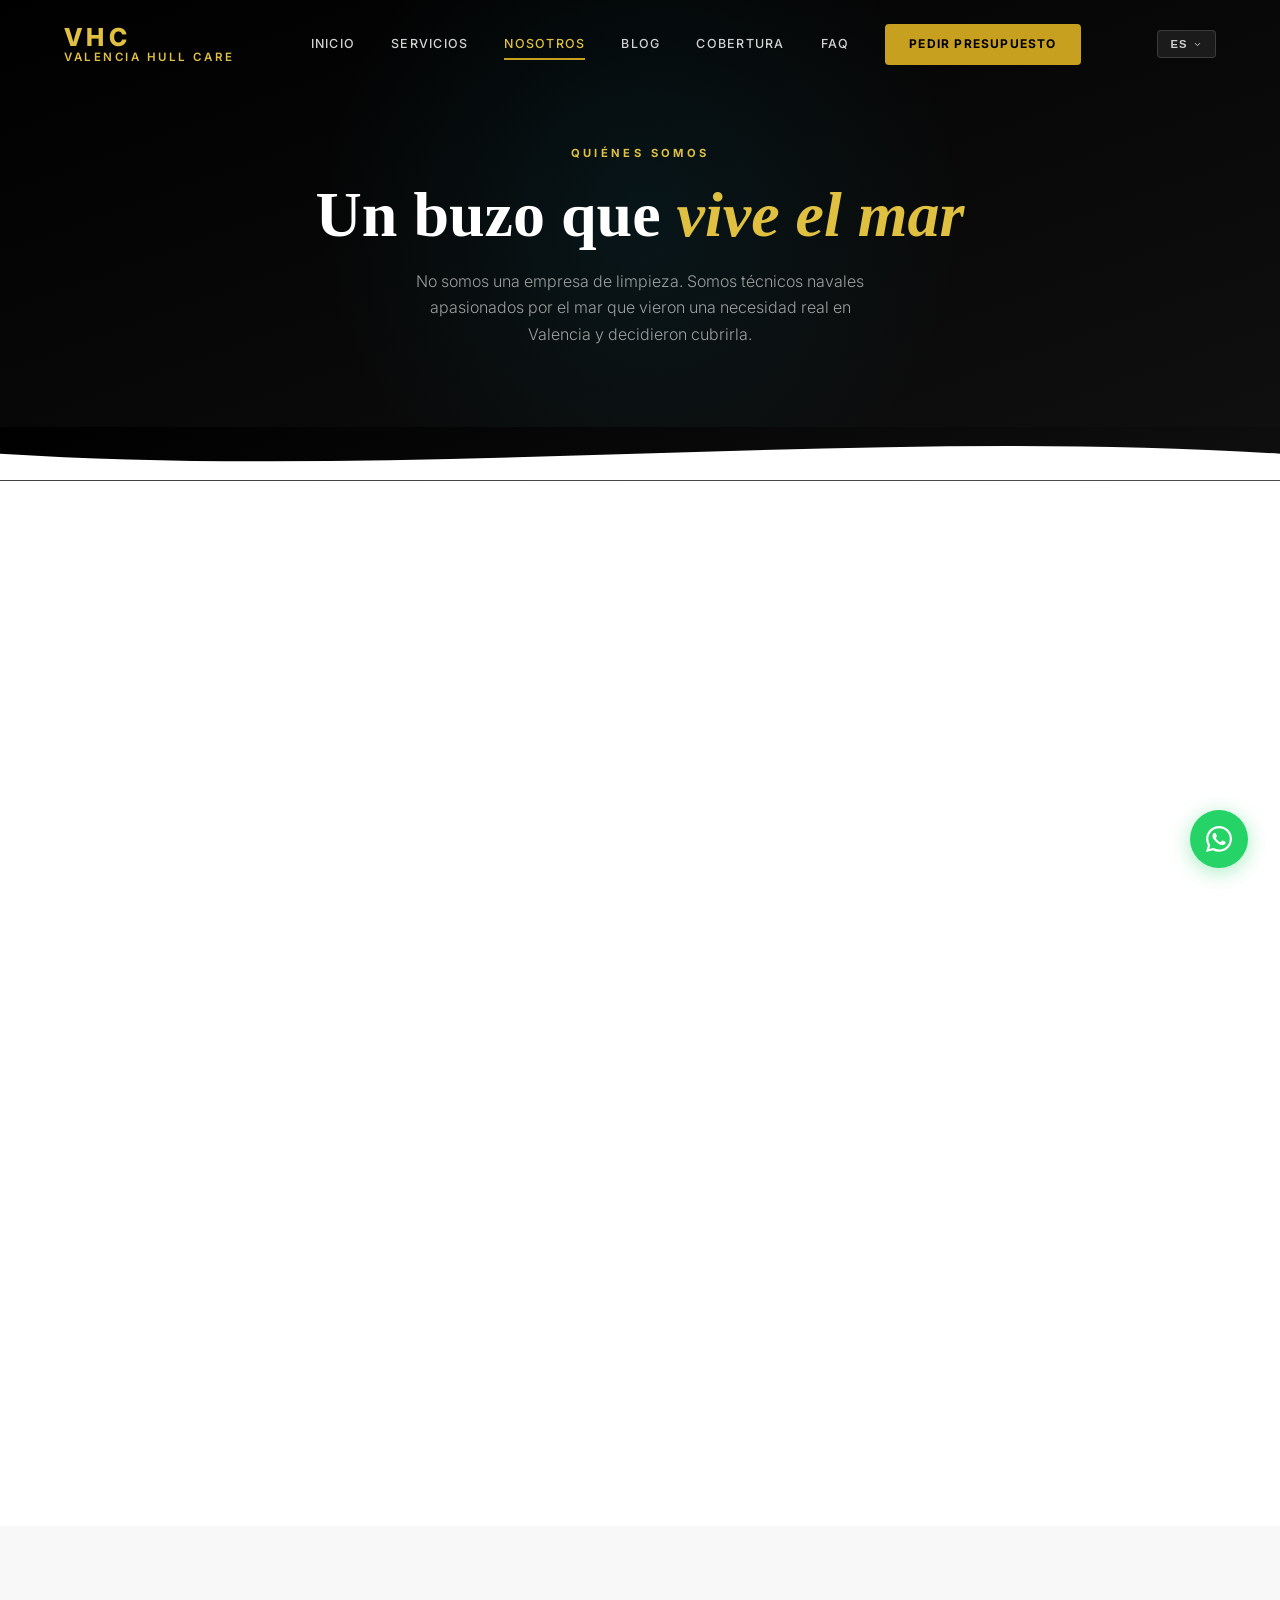
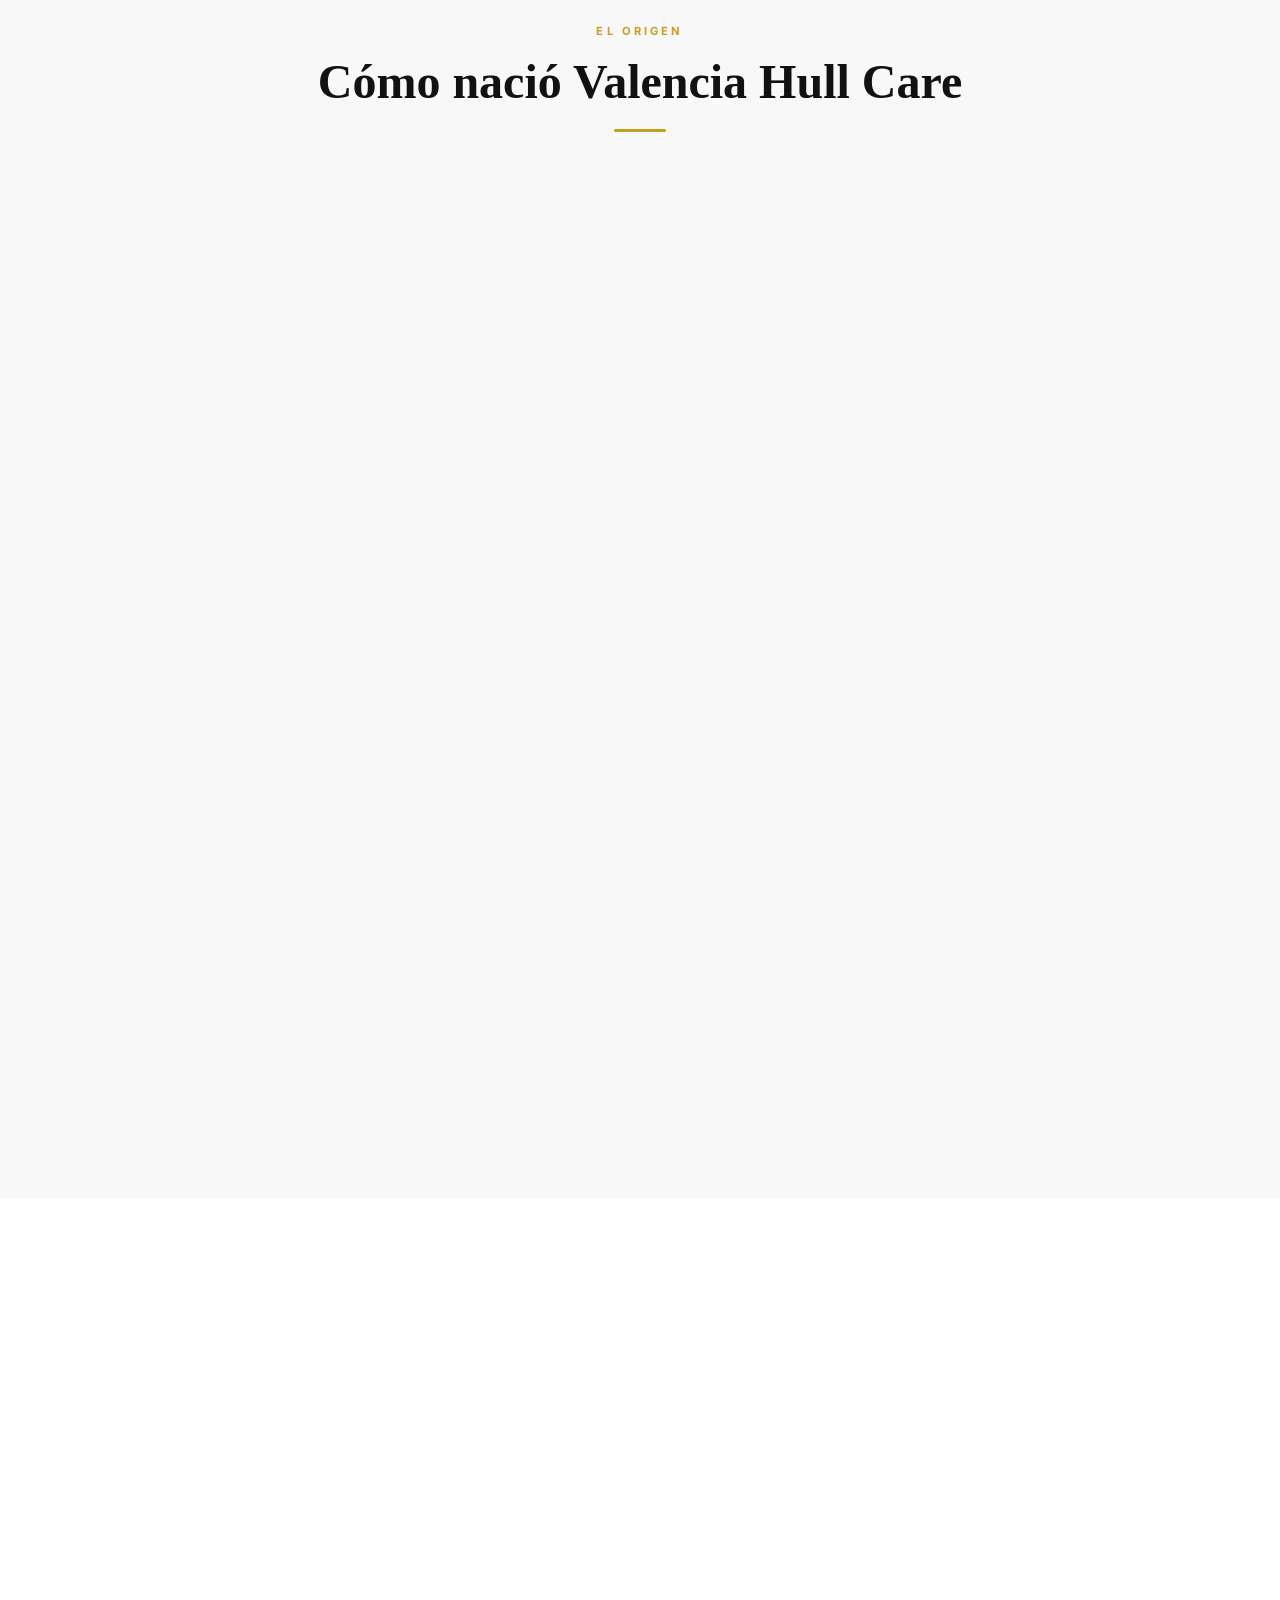
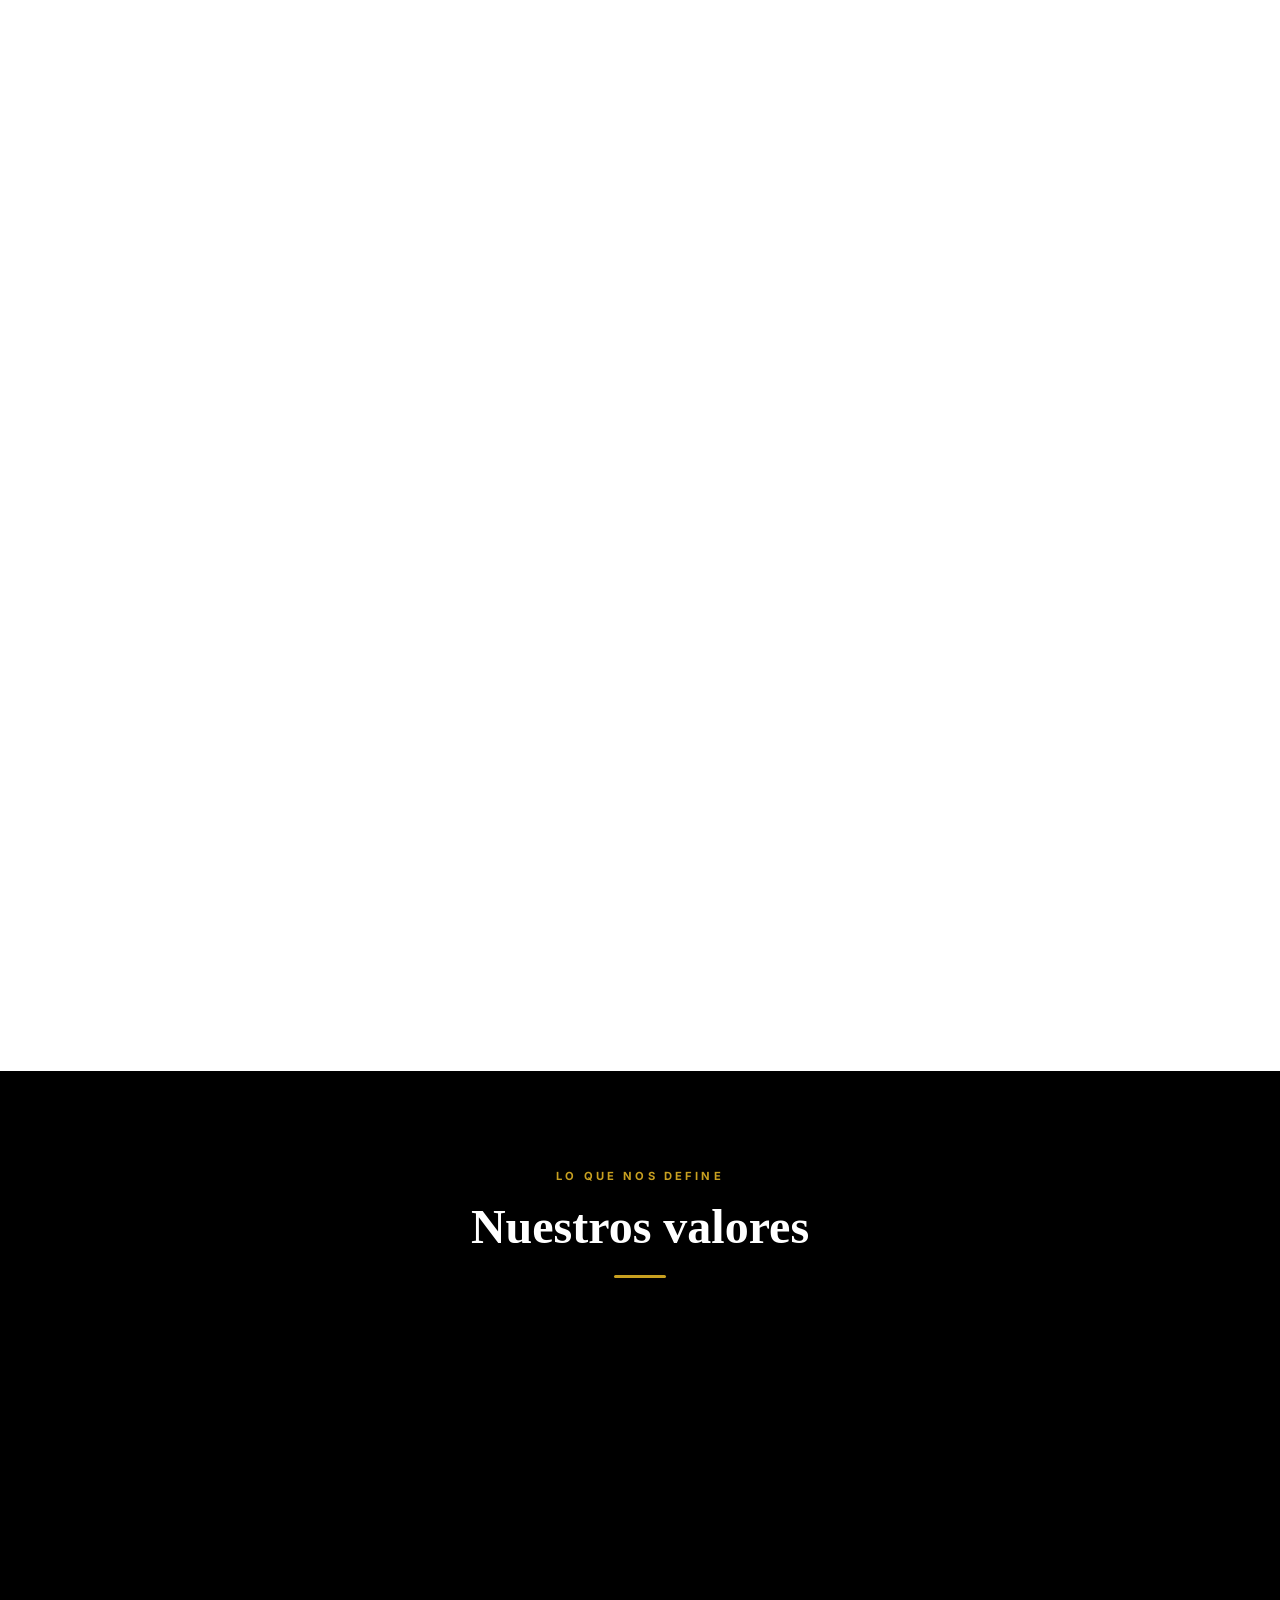
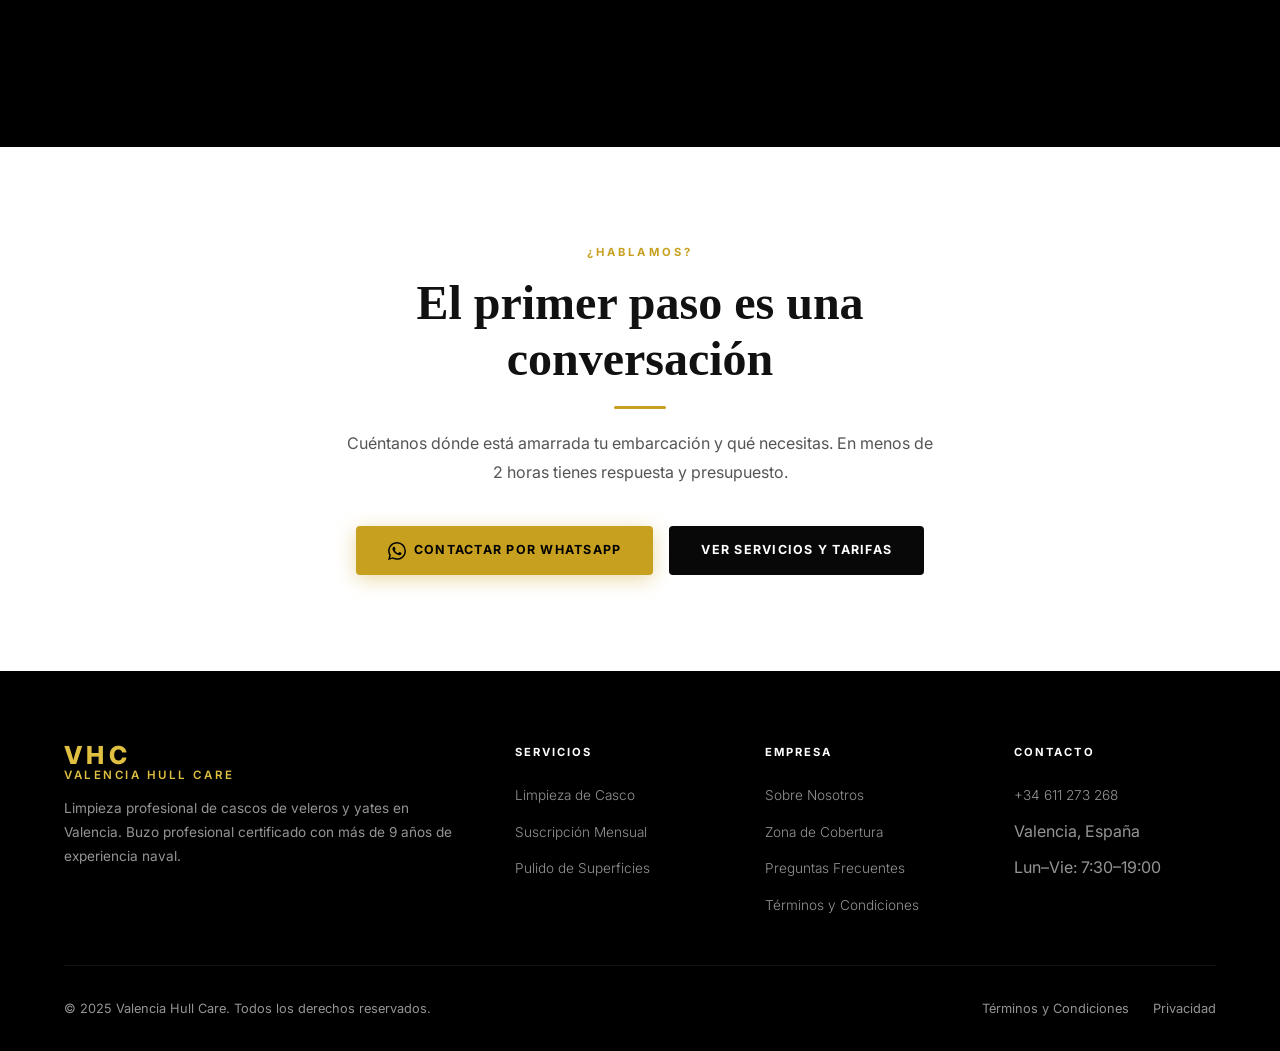
==== about.html @ 8b3dfbf9 "Rediseño visual, blog, SEO y limpieza de contenido - Paleta oscura de alto contraste (negro puro / d" ====
﻿<!doctype html>
<html lang="es-ES">
  <head>
    <meta charset="UTF-8" />
    <meta name="viewport" content="width=device-width, initial-scale=1.0" />
    <title>Sobre Nosotros | Valencia Hull Care · Valencia</title>
    <meta
      name="description"
      content="Conoce a Santiago Rodríguez, técnico naval con más de 9 años de experiencia, fundador de Valencia Hull Care en Valencia. Buzo profesional certificado."
    />
    <meta name="robots" content="index, follow" />
    <link
      rel="canonical"
      href="https://valenciahullcare.com/about.html"
    />
    <link
      rel="icon"
      href="data:image/svg+xml,<svg xmlns='http://www.w3.org/2000/svg' viewBox='0 0 32 32'><rect width='32' height='32' rx='6' fill='%23020c1e'/><text x='50%25' y='50%25' font-family='Georgia,serif' font-size='17' font-weight='700' fill='%23c49a1a' text-anchor='middle' dominant-baseline='central'>S</text></svg>"
    />
    <link rel="preconnect" href="https://fonts.googleapis.com" />
    <link rel="preconnect" href="https://fonts.gstatic.com" crossorigin />
    <link rel="stylesheet" href="css/styles.css" />
  </head>
  <body>
    <!-- ========== NAVBAR ========== -->
    <nav class="navbar" id="navbar">
      <div class="container">
        <div class="navbar__inner">
          <a href="index.html" class="logo">
            <div class="logo__text">
              <span class="logo__abbr">VHC</span>
              <span class="logo__name">Valencia Hull Care</span>
            </div>
          </a>
          <div class="nav__links">
            <a href="index.html" class="nav__link">Inicio</a>
            <a href="services.html" class="nav__link">Servicios</a>
            <a href="about.html" class="nav__link active">Nosotros</a>
            <a href="blog.html" class="nav__link">Blog</a>
            <a href="index.html#cobertura" class="nav__link">Cobertura</a>
            <a href="index.html#faq" class="nav__link">FAQ</a>
            <a
              href="https://wa.me/34611273268?text=Hola%20Santiago%2C%20vi%20vuestra%20web%20y%20quiero%20información%20sobre%20limpieza%20de%20casco%20para%20mi%20embarcación"
              target="_blank"
              rel="noopener noreferrer"
              class="nav__cta"
              >Pedir Presupuesto</a
            >
          </div>
          <div class="nav__right">
            <div class="lang-selector">
              <button
                class="lang-btn"
                id="langBtn"
                aria-label="Seleccionar idioma"
              >
                <span id="activeLang">ES</span>
                <svg
                  width="9"
                  height="9"
                  viewBox="0 0 24 24"
                  fill="none"
                  stroke="currentColor"
                  stroke-width="2.5"
                  stroke-linecap="round"
                  stroke-linejoin="round"
                >
                  <polyline points="6 9 12 15 18 9" />
                </svg>
              </button>
              <div class="lang-dropdown" id="langDropdown">
                <a href="#" class="lang-option" data-lang="es"
                  >🇪🇸 ES — Español</a
                >
                <a href="#" class="lang-option" data-lang="en"
                  >🇬🇧 EN — English</a
                >
                <a href="#" class="lang-option" data-lang="fr"
                  >🇫🇷 FR — Français</a
                >
                <a href="#" class="lang-option" data-lang="it"
                  >🇮🇹 IT — Italiano</a
                >
                <a href="#" class="lang-option" data-lang="de"
                  >🇩🇪 DE — Deutsch</a
                >
              </div>
            </div>
            <button class="nav__toggle" id="navToggle" aria-label="Abrir menú">
              <span></span><span></span><span></span>
            </button>
          </div>
        </div>
      </div>
    </nav>

    <div class="mobile-menu" id="mobileMenu">
      <a href="index.html">Inicio</a>
      <a href="services.html">Servicios</a>
      <a href="about.html">Nosotros</a>
      <a href="blog.html">Blog</a>
      <a href="index.html#cobertura">Cobertura</a>
      <a href="index.html#faq">Preguntas</a>
      <a
        href="https://wa.me/34611273268?text=Hola%20Santiago%2C%20vi%20vuestra%20web%20y%20quiero%20información%20sobre%20limpieza%20de%20casco%20para%20mi%20embarcación"
        target="_blank"
        rel="noopener noreferrer"
        class="mobile-cta"
        >Pedir Presupuesto</a
      >
      <div class="mobile-lang">
        <a href="#" class="mobile-lang__btn lang-option" data-lang="es"
          >🇪🇸 ES</a
        >
        <a href="#" class="mobile-lang__btn lang-option" data-lang="en"
          >🇬🇧 EN</a
        >
        <a href="#" class="mobile-lang__btn lang-option" data-lang="fr"
          >🇫🇷 FR</a
        >
        <a href="#" class="mobile-lang__btn lang-option" data-lang="it"
          >🇮🇹 IT</a
        >
      </div>
    </div>

    <!-- ========== PAGE HERO ========== -->
    <section class="page-hero">
      <div class="container">
        <span class="page-hero__label">Quiénes somos</span>
        <h1 class="page-hero__title">
          Un buzo que
          <em style="font-style: italic; color: var(--gold-lt)">vive el mar</em>
        </h1>
        <p class="page-hero__sub">
          No somos una empresa de limpieza. Somos técnicos navales apasionados
          por el mar que vieron una necesidad real en Valencia y decidieron
          cubrirla.
        </p>
      </div>
    </section>

    <!-- Wave -->
    <div
      class="wave-divider"
      style="
        background: linear-gradient(160deg, var(--deep) 0%, var(--ocean) 100%);
      "
    >
      <svg viewBox="0 0 1440 60" preserveAspectRatio="none" fill="white">
        <path d="M0,30 C480,60 960,0 1440,30 L1440,60 L0,60 Z" />
      </svg>
    </div>

    <!-- ========== HISTORIA DEL FUNDADOR ========== -->
    <section class="section">
      <div class="container">
        <div class="about-intro-grid">
          <!-- Imagen -->
          <div class="about-image reveal-left">
            <img
              src="https://images.pexels.com/photos/8826360/pexels-photo-8826360.jpeg?auto=compress&cs=tinysrgb&w=700&h=900&fit=crop"
              alt="Santiago Rodríguez, fundador de Valencia Hull Care, con su equipo de buceo"
            />
            <div class="about-image__badge">
              <strong>9+</strong>
              <span>Años de experiencia naval</span>
            </div>
          </div>

          <!-- Texto -->
          <div class="reveal-right">
            <span class="section__label">El fundador</span>
            <h2 class="section__title">Santiago Rodríguez Pineda</h2>
            <div class="divider" style="margin: 1.25rem 0"></div>
            <p
              style="
                font-size: 1rem;
                color: var(--text-lt);
                line-height: 1.85;
                margin-bottom: 1.25rem;
              "
            >
              Desde muy joven, el mar fue su mundo. Santiago lleva más de 9 años
              trabajando en entornos marítimos exigentes como
              <strong>técnico naval y buzo de la Armada de Colombia</strong>,
              formado con los más altos estándares militares y operacionales.
            </p>
            <p
              style="
                font-size: 1rem;
                color: var(--text-lt);
                line-height: 1.85;
                margin-bottom: 1.25rem;
              "
            >
              En 2015, esa pasión se convirtió en profesión cuando obtuvo su
              titulación como
              <strong>Buzo Inspector Submarino de Segunda Clase</strong> y se
              incorporó a la <strong>Armada de Colombia</strong>, donde sirvió
              durante casi 9 años en operaciones de buceo en entornos marítimos
              de máxima exigencia.
            </p>
            <p
              style="
                font-size: 1rem;
                color: var(--text-lt);
                line-height: 1.85;
                margin-bottom: 2rem;
              "
            >
              En 2024, tras licenciarse con el grado de Suboficial, Santiago
              llegó a Valencia con su experiencia, sus certificaciones y una
              observación sencilla pero poderosa:
              <em
                >los cascos de los barcos en las marinas valencianas llevaban
                demasiado tiempo sin un servicio profesional de verdad.</em
              >
            </p>

            <div
              style="
                display: flex;
                gap: 2rem;
                flex-wrap: wrap;
                padding: 1.5rem;
                background: var(--surface);
                border-radius: var(--radius-lg);
                border-left: 3px solid var(--gold);
              "
            >
              <div>
                <div
                  style="
                    font-family: &quot;Cormorant Garant&quot;, serif;
                    font-size: 1.75rem;
                    font-weight: 700;
                    color: var(--deep);
                  "
                >
                  Buzo
                </div>
                <div
                  style="
                    font-size: 0.72rem;
                    font-weight: 600;
                    letter-spacing: 0.1em;
                    text-transform: uppercase;
                    color: var(--text-lt);
                  "
                >
                  Profesional Certificado
                </div>
              </div>
              <div>
                <div
                  style="
                    font-family: &quot;Cormorant Garant&quot;, serif;
                    font-size: 1.75rem;
                    font-weight: 700;
                    color: var(--deep);
                  "
                >
                  DIMAR
                </div>
                <div
                  style="
                    font-size: 0.72rem;
                    font-weight: 600;
                    letter-spacing: 0.1em;
                    text-transform: uppercase;
                    color: var(--text-lt);
                  "
                >
                  Licencia Marinero · hasta 2030
                </div>
              </div>
              <div>
                <div
                  style="
                    font-family: &quot;Cormorant Garant&quot;, serif;
                    font-size: 1.75rem;
                    font-weight: 700;
                    color: var(--deep);
                  "
                >
                  Armada
                </div>
                <div
                  style="
                    font-size: 0.72rem;
                    font-weight: 600;
                    letter-spacing: 0.1em;
                    text-transform: uppercase;
                    color: var(--text-lt);
                  "
                >
                  Armada de Colombia · 9 años
                </div>
              </div>
            </div>
          </div>
        </div>
      </div>
    </section>

    <!-- ========== CÓMO NACIÓ LA EMPRESA ========== -->
    <section class="section section--gray">
      <div class="container" style="max-width: 820px">
        <div class="section__header">
          <span class="section__label">El origen</span>
          <h2 class="section__title">Cómo nació Valencia Hull Care</h2>
          <div class="divider"></div>
        </div>

        <div style="position: relative; margin-bottom: 3rem" class="reveal">
          <img
            src="https://images.pexels.com/photos/3098979/pexels-photo-3098979.jpeg?auto=compress&cs=tinysrgb&w=1200&h=500&fit=crop"
            alt="Buzo profesional trabajando bajo el agua en el mar Mediterráneo"
            style="
              border-radius: var(--radius-lg);
              width: 100%;
              height: 350px;
              object-fit: cover;
              box-shadow: var(--shadow-lg);
            "
          />
          <div
            style="
              position: absolute;
              inset: 0;
              background: linear-gradient(
                to top,
                rgba(2, 12, 30, 0.7) 0%,
                transparent 50%
              );
              border-radius: var(--radius-lg);
            "
          ></div>
          <div
            style="
              position: absolute;
              bottom: 2rem;
              left: 2rem;
              color: white;
              max-width: 500px;
            "
          >
            <p
              style="
                font-family: &quot;Cormorant Garant&quot;, serif;
                font-size: 1.4rem;
                font-weight: 600;
                font-style: italic;
                line-height: 1.4;
              "
            >
              "Los mejores barcos de Valencia tenían los cascos cubiertos de
              vida marina. Sabía que podía ayudar."
            </p>
            <span
              style="
                font-size: 0.75rem;
                font-weight: 600;
                letter-spacing: 0.1em;
                text-transform: uppercase;
                color: var(--gold-lt);
                margin-top: 0.5rem;
                display: block;
              "
              >— Santiago Rodríguez, Fundador</span
            >
          </div>
        </div>

        <div class="reveal">
          <p
            style="
              font-size: 1rem;
              color: var(--text-lt);
              line-height: 1.9;
              margin-bottom: 1.25rem;
            "
          >
            Cuando Santiago llegó a Valencia a principios de 2024, una de sus
            primeras visitas fue a la Marina de Valencia. Se asomó al agua y vio
            exactamente lo que había visto tantas veces en sus años de servicio:
            cascos de barcos caros, bien cuidados en cubierta, pero
            completamente abandonados por debajo de la línea de flotación.
          </p>
          <p
            style="
              font-size: 1rem;
              color: var(--text-lt);
              line-height: 1.9;
              margin-bottom: 1.25rem;
            "
          >
            Preguntó a varios propietarios. Muchos no sabían cuándo había sido
            la última limpieza. Otros decían que "lo hacían cuando sacaban el
            barco", que podían ser uno o dos años. Todos, sin excepción, querían
            un servicio regular pero no sabían dónde encontrarlo.
          </p>
          <p
            style="
              font-size: 1rem;
              color: var(--text-lt);
              line-height: 1.9;
              margin-bottom: 1.25rem;
            "
          >
            Con casi una década de experiencia como técnico de buceo de la
            Armada de Colombia, con su certificación de buceo profesional
            y su profundo conocimiento del comportamiento marino en
            aguas cálidas como las del Mediterráneo valenciano, la decisión fue
            natural.
          </p>
          <p
            style="
              font-size: 1.05rem;
              color: var(--text);
              font-weight: 500;
              line-height: 1.9;
              padding: 1.5rem;
              background: var(--gold-dim);
              border-radius: var(--radius-lg);
              border-left: 3px solid var(--gold);
            "
          >
            En septiembre de 2024 nació
            <strong>Valencia Hull Care</strong>: el primer servicio
            especializado en limpieza submarina de cascos en Valencia, sin
            necesidad de varada, con estándares navales reales y el compromiso
            personal del fundador en cada inmersión.
          </p>
        </div>
      </div>
    </section>

    <!-- ========== TRAYECTORIA ========== -->
    <section class="section">
      <div class="container">
        <div class="grid-2-responsive">
          <div class="reveal-left">
            <span class="section__label">Trayectoria profesional</span>
            <h2 class="section__title" style="margin-bottom: 2.5rem">
              9 años bajo las olas
            </h2>

            <div class="timeline">
              <div class="timeline-item">
                <div class="timeline-item__date">2014 – 2015</div>
                <div class="timeline-item__title">
                  Formación como Buzo Inspector Submarino
                </div>
                <p class="timeline-item__text">
                  Obtiene la titulación de Buzo Inspector Submarino de Segunda
                  Clase (495 horas de formación) en la Armada de Colombia. Su
                  pasión por el buceo pasa a ser una profesión.
                </p>
              </div>

              <div class="timeline-item">
                <div class="timeline-item__date">2015 – 2016</div>
                <div class="timeline-item__title">
                  Tecnólogo Naval en Oceanografía Física
                </div>
                <p class="timeline-item__text">
                  Se gradúa como Tecnólogo Naval en Oceanografía Física e
                  ingresa a la Armada de Colombia como Suboficial en diciembre
                  de 2016.
                </p>
              </div>

              <div class="timeline-item">
                <div class="timeline-item__date">2017 – 2021</div>
                <div class="timeline-item__title">
                  Técnico de Oceanografía y Buceo
                </div>
                <p class="timeline-item__text">
                  Trabaja como Técnico Oceanógrafo y Técnico de Buceo en
                  diferentes buques y estaciones de la Armada, gestionando
                  operaciones de buceo en condiciones marítimas de alta
                  exigencia.
                </p>
              </div>

              <div class="timeline-item">
                <div class="timeline-item__date">2021</div>
                <div class="timeline-item__title">
                  Especialista en Manejo Integrado de Zonas Costeras
                </div>
                <p class="timeline-item__text">
                  Obtiene la especialización tecnológica en Manejo Integrado de
                  Zonas Costeras e Hidrografía I (811 horas). Amplía sus
                  conocimientos del ecosistema marino y la preservación de los
                  hábitats costeros.
                </p>
              </div>

              <div class="timeline-item">
                <div class="timeline-item__date">2022 – 2024</div>
                <div class="timeline-item__title">
                  Jefe de División de Buceo · SEMAC, DIMAR
                </div>
                <p class="timeline-item__text">
                  Ocupa el cargo de Jefe de División de Botes y posteriormente
                  Encargado de Buceo y Contramaestre en el Servicio de Marina,
                  liderando equipos de 6–10 buzos profesionales en operaciones
                  de inspección y mantenimiento submarino.
                </p>
              </div>

              <div class="timeline-item">
                <div class="timeline-item__date">2024</div>
                <div class="timeline-item__title">
                  Certificación Profesional · Llegada a Valencia
                </div>
                <p class="timeline-item__text">
                  Obtiene su certificación de buceo profesional y la de
                  Nitrox Gas Blender. Se licencia de la Armada en junio de 2024
                  y llega a Valencia, donde funda Valencia Hull Care.
                </p>
              </div>

              <div class="timeline-item">
                <div class="timeline-item__date">2025</div>
                <div class="timeline-item__title">
                  Patrón de Embarcaciones de Recreo
                </div>
                <p class="timeline-item__text">
                  Obtiene el título oficial de Patrón de Embarcaciones de Recreo
                  (PER), ampliando su formación náutica y reforzando su
                  capacidad operativa en aguas españolas.
                </p>
              </div>
            </div>
          </div>

          <div class="reveal-right">
            <span class="section__label">Formación y certificaciones</span>
            <h2 class="section__title" style="margin-bottom: 2.5rem">
              Titulaciones oficiales
            </h2>
            <div class="cert-grid">
              <div class="cert-badge">
                <div class="cert-badge__icon">
                  <svg
                    width="26"
                    height="26"
                    viewBox="0 0 24 24"
                    fill="none"
                    stroke="currentColor"
                    stroke-width="1.75"
                    stroke-linecap="round"
                    stroke-linejoin="round"
                  >
                    <circle cx="12" cy="8" r="7" />
                    <polyline
                      points="8.21 13.89 7 23 12 20 17 23 15.79 13.88"
                    />
                  </svg>
                </div>
                <div class="cert-badge__name">Buzo Profesional</div>
                <div class="cert-badge__org">Certificación Oficial · 2024</div>
              </div>
              <div class="cert-badge">
                <div class="cert-badge__icon">
                  <svg
                    width="26"
                    height="26"
                    viewBox="0 0 24 24"
                    fill="none"
                    stroke="currentColor"
                    stroke-width="1.75"
                    stroke-linecap="round"
                    stroke-linejoin="round"
                  >
                    <circle cx="12" cy="12" r="10" />
                    <path d="M12 8v4l3 3" />
                    <line x1="2" y1="12" x2="6" y2="12" />
                    <line x1="18" y1="12" x2="22" y2="12" />
                  </svg>
                </div>
                <div class="cert-badge__name">
                  Patrón de Embarcaciones de Recreo
                </div>
                <div class="cert-badge__org">
                  PER · Certificación Oficial · 2025
                </div>
              </div>
              <div class="cert-badge">
                <div class="cert-badge__icon">
                  <svg
                    width="26"
                    height="26"
                    viewBox="0 0 24 24"
                    fill="none"
                    stroke="currentColor"
                    stroke-width="1.75"
                    stroke-linecap="round"
                    stroke-linejoin="round"
                  >
                    <circle cx="12" cy="5" r="3" />
                    <line x1="12" y1="22" x2="12" y2="8" />
                    <path d="M5 12H2a10 10 0 0 0 20 0h-3" />
                  </svg>
                </div>
                <div class="cert-badge__name">Buzo Inspector Submarino</div>
                <div class="cert-badge__org">
                  Armada de Colombia · 495h · 2015
                </div>
              </div>
              <div class="cert-badge">
                <div class="cert-badge__icon">
                  <svg
                    width="26"
                    height="26"
                    viewBox="0 0 24 24"
                    fill="none"
                    stroke="currentColor"
                    stroke-width="1.75"
                    stroke-linecap="round"
                    stroke-linejoin="round"
                  >
                    <path
                      d="M2 12c1.4-2.8 3.5-4.5 5.5-4.5 2.5 0 4 2 6.5 2s4-2 6.5-2"
                    />
                    <path
                      d="M2 17c1.4-2.8 3.5-4.5 5.5-4.5 2.5 0 4 2 6.5 2s4-2 6.5-2"
                    />
                  </svg>
                </div>
                <div class="cert-badge__name">Tecnólogo Naval</div>
                <div class="cert-badge__org">Oceanografía Física · 2016</div>
              </div>
              <div class="cert-badge">
                <div class="cert-badge__icon">
                  <svg
                    width="26"
                    height="26"
                    viewBox="0 0 24 24"
                    fill="none"
                    stroke="currentColor"
                    stroke-width="1.75"
                    stroke-linecap="round"
                    stroke-linejoin="round"
                  >
                    <path d="M21 10c0 7-9 13-9 13s-9-6-9-13a9 9 0 0 1 18 0z" />
                    <circle cx="12" cy="10" r="3" />
                  </svg>
                </div>
                <div class="cert-badge__name">Zonas Costeras</div>
                <div class="cert-badge__org">Especialista · DIMAR · 2021</div>
              </div>
              <div class="cert-badge">
                <div class="cert-badge__icon">
                  <svg
                    width="26"
                    height="26"
                    viewBox="0 0 24 24"
                    fill="none"
                    stroke="currentColor"
                    stroke-width="1.75"
                    stroke-linecap="round"
                    stroke-linejoin="round"
                  >
                    <circle cx="12" cy="12" r="3" />
                    <path
                      d="M19.4 15a1.65 1.65 0 0 0 .33 1.82l.06.06a2 2 0 0 1-2.83 2.83l-.06-.06a1.65 1.65 0 0 0-1.82-.33 1.65 1.65 0 0 0-1 1.51V21a2 2 0 0 1-4 0v-.09A1.65 1.65 0 0 0 9 19.4a1.65 1.65 0 0 0-1.82.33l-.06.06a2 2 0 0 1-2.83-2.83l.06-.06A1.65 1.65 0 0 0 4.68 15a1.65 1.65 0 0 0-1.51-1H3a2 2 0 0 1 0-4h.09A1.65 1.65 0 0 0 4.6 9a1.65 1.65 0 0 0-.33-1.82l-.06-.06a2 2 0 0 1 2.83-2.83l.06.06A1.65 1.65 0 0 0 9 4.68a1.65 1.65 0 0 0 1-1.51V3a2 2 0 0 1 4 0v.09a1.65 1.65 0 0 0 1 1.51 1.65 1.65 0 0 0 1.82-.33l.06-.06a2 2 0 0 1 2.83 2.83l-.06.06A1.65 1.65 0 0 0 19.4 9a1.65 1.65 0 0 0 1.51 1H21a2 2 0 0 1 0 4h-.09a1.65 1.65 0 0 0-1.51 1z"
                    />
                  </svg>
                </div>
                <div class="cert-badge__name">Nitrox Gas Blender</div>
                <div class="cert-badge__org">Fortaleza Marina · 2024</div>
              </div>
              <div class="cert-badge">
                <div class="cert-badge__icon">
                  <svg
                    width="26"
                    height="26"
                    viewBox="0 0 24 24"
                    fill="none"
                    stroke="currentColor"
                    stroke-width="1.75"
                    stroke-linecap="round"
                    stroke-linejoin="round"
                  >
                    <circle cx="12" cy="12" r="10" />
                    <polygon
                      points="16.24 7.76 14.12 14.12 7.76 16.24 9.88 9.88 16.24 7.76"
                    />
                  </svg>
                </div>
                <div class="cert-badge__name">Licencia Marinero</div>
                <div class="cert-badge__org">DIMAR · Válida hasta 2030</div>
              </div>
              <div class="cert-badge">
                <div class="cert-badge__icon">
                  <svg
                    width="26"
                    height="26"
                    viewBox="0 0 24 24"
                    fill="none"
                    stroke="currentColor"
                    stroke-width="1.75"
                    stroke-linecap="round"
                    stroke-linejoin="round"
                  >
                    <circle cx="12" cy="12" r="10" />
                    <polygon
                      points="16.24 7.76 14.12 14.12 7.76 16.24 9.88 9.88 16.24 7.76"
                    />
                  </svg>
                </div>
                <div class="cert-badge__name">Hidrografía I</div>
                <div class="cert-badge__org">811 horas certificadas · 2021</div>
              </div>
              <div class="cert-badge">
                <div class="cert-badge__icon">
                  <svg
                    width="26"
                    height="26"
                    viewBox="0 0 24 24"
                    fill="none"
                    stroke="currentColor"
                    stroke-width="1.75"
                    stroke-linecap="round"
                    stroke-linejoin="round"
                  >
                    <path d="M12 22s8-4 8-10V5l-8-3-8 3v7c0 6 8 10 8 10z" />
                    <polyline points="9 12 11 14 15 10" />
                  </svg>
                </div>
                <div class="cert-badge__name">Certificado Médico</div>
                <div class="cert-badge__org">Internacional Marítimo · 2026</div>
              </div>
            </div>
          </div>
        </div>
      </div>
    </section>

    <!-- ========== VALORES ========== -->
    <section class="section section--dark">
      <div class="container">
        <div class="section__header">
          <span class="section__label">Lo que nos define</span>
          <h2 class="section__title">Nuestros valores</h2>
          <div class="divider"></div>
        </div>

        <div
          style="
            display: grid;
            grid-template-columns: repeat(auto-fit, minmax(220px, 1fr));
            gap: 2rem;
          "
        >
          <div class="reveal delay-1" style="text-align: center; padding: 2rem">
            <div style="margin-bottom: 1rem; color: var(--gold-lt)">
              <svg
                width="36"
                height="36"
                viewBox="0 0 24 24"
                fill="none"
                stroke="currentColor"
                stroke-width="1.5"
                stroke-linecap="round"
                stroke-linejoin="round"
              >
                <circle cx="12" cy="5" r="3" />
                <line x1="12" y1="22" x2="12" y2="8" />
                <path d="M5 12H2a10 10 0 0 0 20 0h-3" />
              </svg>
            </div>
            <h4
              style="
                font-family: &quot;Cormorant Garant&quot;, serif;
                font-size: 1.4rem;
                color: white;
                margin-bottom: 0.75rem;
              "
            >
              Disciplina naval
            </h4>
            <p
              style="
                font-size: 0.875rem;
                color: rgba(255, 255, 255, 0.58);
                line-height: 1.75;
              "
            >
              La misma exigencia que aprendimos en la Armada aplicamos en cada
              servicio. Sin atajos, sin compromisos con la calidad.
            </p>
          </div>
          <div class="reveal delay-2" style="text-align: center; padding: 2rem">
            <div style="margin-bottom: 1rem; color: var(--gold-lt)">
              <svg
                width="36"
                height="36"
                viewBox="0 0 24 24"
                fill="none"
                stroke="currentColor"
                stroke-width="1.5"
                stroke-linecap="round"
                stroke-linejoin="round"
              >
                <path d="M1 12s4-8 11-8 11 8 11 8-4 8-11 8-11-8-11-8z" />
                <circle cx="12" cy="12" r="3" />
              </svg>
            </div>
            <h4
              style="
                font-family: &quot;Cormorant Garant&quot;, serif;
                font-size: 1.4rem;
                color: white;
                margin-bottom: 0.75rem;
              "
            >
              Transparencia total
            </h4>
            <p
              style="
                font-size: 0.875rem;
                color: rgba(255, 255, 255, 0.58);
                line-height: 1.75;
              "
            >
              Fotos antes y después de cada inmersión. Siempre sabes exactamente
              en qué estado está tu casco y qué hemos hecho.
            </p>
          </div>
          <div class="reveal delay-3" style="text-align: center; padding: 2rem">
            <div style="margin-bottom: 1rem; color: var(--gold-lt)">
              <svg
                width="36"
                height="36"
                viewBox="0 0 24 24"
                fill="none"
                stroke="currentColor"
                stroke-width="1.5"
                stroke-linecap="round"
                stroke-linejoin="round"
              >
                <path d="M12 2.69l5.66 5.66a8 8 0 1 1-11.31 0z" />
              </svg>
            </div>
            <h4
              style="
                font-family: &quot;Cormorant Garant&quot;, serif;
                font-size: 1.4rem;
                color: white;
                margin-bottom: 0.75rem;
              "
            >
              Respeto por el mar
            </h4>
            <p
              style="
                font-size: 0.875rem;
                color: rgba(255, 255, 255, 0.58);
                line-height: 1.75;
              "
            >
              Usamos técnicas y materiales que no dañan el ecosistema marino. El
              mar es nuestro lugar de trabajo y lo tratamos como tal.
            </p>
          </div>
          <div class="reveal delay-4" style="text-align: center; padding: 2rem">
            <div style="margin-bottom: 1rem; color: var(--gold-lt)">
              <svg
                width="36"
                height="36"
                viewBox="0 0 24 24"
                fill="none"
                stroke="currentColor"
                stroke-width="1.5"
                stroke-linecap="round"
                stroke-linejoin="round"
              >
                <path d="M17 21v-2a4 4 0 0 0-4-4H5a4 4 0 0 0-4 4v2" />
                <circle cx="9" cy="7" r="4" />
                <path d="M23 21v-2a4 4 0 0 0-3-3.87" />
                <path d="M16 3.13a4 4 0 0 1 0 7.75" />
              </svg>
            </div>
            <h4
              style="
                font-family: &quot;Cormorant Garant&quot;, serif;
                font-size: 1.4rem;
                color: white;
                margin-bottom: 0.75rem;
              "
            >
              Compromiso personal
            </h4>
            <p
              style="
                font-size: 0.875rem;
                color: rgba(255, 255, 255, 0.58);
                line-height: 1.75;
              "
            >
              Santiago atiende personalmente cada servicio. No subcontratamos.
              Cuando contratas Valencia Hull Care, viene Santiago.
            </p>
          </div>
        </div>
      </div>
    </section>

    <!-- ========== CTA ========== -->
    <section class="section" style="text-align: center">
      <div class="container" style="max-width: 640px">
        <span class="section__label">¿Hablamos?</span>
        <h2 class="section__title">El primer paso es una conversación</h2>
        <div class="divider"></div>
        <p
          style="
            font-size: 1rem;
            color: var(--text-lt);
            line-height: 1.8;
            margin-bottom: 2.5rem;
          "
        >
          Cuéntanos dónde está amarrada tu embarcación y qué necesitas. En menos
          de 2 horas tienes respuesta y presupuesto.
        </p>
        <div
          style="
            display: flex;
            gap: 1rem;
            justify-content: center;
            flex-wrap: wrap;
          "
        >
          <a
            href="https://wa.me/34611273268?text=Hola%20Santiago%2C%20vi%20vuestra%20web%20y%20quiero%20información%20sobre%20limpieza%20de%20casco%20para%20mi%20embarcación"
            target="_blank"
            rel="noopener noreferrer"
            class="btn btn--primary"
          >
            <svg width="18" height="18" viewBox="0 0 24 24" fill="currentColor">
              <path
                d="M17.472 14.382c-.297-.149-1.758-.867-2.03-.967-.273-.099-.471-.148-.67.15-.197.297-.767.966-.94 1.164-.173.199-.347.223-.644.075-.297-.15-1.255-.463-2.39-1.475-.883-.788-1.48-1.761-1.653-2.059-.173-.297-.018-.458.13-.606.134-.133.298-.347.446-.52.149-.174.198-.298.298-.497.099-.198.05-.371-.025-.52-.075-.149-.669-1.612-.916-2.207-.242-.579-.487-.5-.669-.51-.173-.008-.371-.01-.57-.01-.198 0-.52.074-.792.372-.272.297-1.04 1.016-1.04 2.479 0 1.462 1.065 2.875 1.213 3.074.149.198 2.096 3.2 5.077 4.487.709.306 1.262.489 1.694.625.712.227 1.36.195 1.871.118.571-.085 1.758-.719 2.006-1.413.248-.694.248-1.289.173-1.413-.074-.124-.272-.198-.57-.347m-5.421 7.403h-.004a9.87 9.87 0 01-5.031-1.378l-.361-.214-3.741.982.998-3.648-.235-.374a9.86 9.86 0 01-1.51-5.26c.001-5.45 4.436-9.884 9.888-9.884 2.64 0 5.122 1.03 6.988 2.898a9.825 9.825 0 012.893 6.994c-.003 5.45-4.437 9.884-9.885 9.884m8.413-18.297A11.815 11.815 0 0012.05 0C5.495 0 .16 5.335.157 11.892c0 2.096.547 4.142 1.588 5.945L.057 24l6.305-1.654a11.882 11.882 0 005.683 1.448h.005c6.554 0 11.89-5.335 11.893-11.893a11.821 11.821 0 00-3.48-8.413Z"
              />
            </svg>
            Contactar por WhatsApp
          </a>
          <a href="services.html" class="btn btn--dark"
            >Ver Servicios y Tarifas</a
          >
        </div>
      </div>
    </section>

    <!-- ========== FOOTER ========== -->
    <footer>
      <div class="container">
        <div class="footer__grid">
          <div>
            <div class="logo footer__logo">
              <div class="logo__text">
                <span class="logo__abbr">VHC</span>
                <span class="logo__name">Valencia Hull Care</span>
              </div>
            </div>
            <p class="footer__brand">
              Limpieza profesional de cascos de veleros y yates en Valencia.
              Buzo profesional certificado con más de 9 años de experiencia naval.
            </p>
          </div>
          <div>
            <div class="footer__col-title">Servicios</div>
            <ul class="footer__links">
              <li><a href="services.html">Limpieza de Casco</a></li>
              <li>
                <a href="services.html#suscripcion">Suscripción Mensual</a>
              </li>
              <li><a href="services.html#pulido">Pulido de Superficies</a></li>
            </ul>
          </div>
          <div>
            <div class="footer__col-title">Empresa</div>
            <ul class="footer__links">
              <li><a href="about.html">Sobre Nosotros</a></li>
              <li><a href="index.html#cobertura">Zona de Cobertura</a></li>
              <li><a href="index.html#faq">Preguntas Frecuentes</a></li>
              <li><a href="terminos.html">Términos y Condiciones</a></li>
            </ul>
          </div>
          <div>
            <div class="footer__col-title">Contacto</div>
            <ul class="footer__links">
              <li>
                <a
                  href="https://wa.me/34611273268"
                  target="_blank"
                  rel="noopener noreferrer"
                  >+34 611 273 268</a
                >
              </li>
              <li><span>Valencia, España</span></li>
              <li><span>Lun–Vie: 7:30–19:00</span></li>
            </ul>
          </div>
        </div>
        <div class="footer__bottom">
          <p>&copy; 2025 Valencia Hull Care. Todos los derechos reservados.</p>
          <div class="footer__legal">
            <a href="terminos.html">Términos y Condiciones</a>
            <a href="terminos.html#privacidad">Privacidad</a>
          </div>
        </div>
      </div>
    </footer>

    <a
      href="https://wa.me/34611273268?text=Hola%20Santiago%2C%20vi%20vuestra%20web%20y%20quiero%20información%20sobre%20limpieza%20de%20casco%20para%20mi%20embarcación"
      target="_blank"
      rel="noopener noreferrer"
      class="whatsapp-float"
      aria-label="Contactar por WhatsApp"
    >
      <svg viewBox="0 0 24 24">
        <path
          d="M17.472 14.382c-.297-.149-1.758-.867-2.03-.967-.273-.099-.471-.148-.67.15-.197.297-.767.966-.94 1.164-.173.199-.347.223-.644.075-.297-.15-1.255-.463-2.39-1.475-.883-.788-1.48-1.761-1.653-2.059-.173-.297-.018-.458.13-.606.134-.133.298-.347.446-.52.149-.174.198-.298.298-.497.099-.198.05-.371-.025-.52-.075-.149-.669-1.612-.916-2.207-.242-.579-.487-.5-.669-.51-.173-.008-.371-.01-.57-.01-.198 0-.52.074-.792.372-.272.297-1.04 1.016-1.04 2.479 0 1.462 1.065 2.875 1.213 3.074.149.198 2.096 3.2 5.077 4.487.709.306 1.262.489 1.694.625.712.227 1.36.195 1.871.118.571-.085 1.758-.719 2.006-1.413.248-.694.248-1.289.173-1.413-.074-.124-.272-.198-.57-.347m-5.421 7.403h-.004a9.87 9.87 0 01-5.031-1.378l-.361-.214-3.741.982.998-3.648-.235-.374a9.86 9.86 0 01-1.51-5.26c.001-5.45 4.436-9.884 9.888-9.884 2.64 0 5.122 1.03 6.988 2.898a9.825 9.825 0 012.893 6.994c-.003 5.45-4.437 9.884-9.885 9.884m8.413-18.297A11.815 11.815 0 0012.05 0C5.495 0 .16 5.335.157 11.892c0 2.096.547 4.142 1.588 5.945L.057 24l6.305-1.654a11.882 11.882 0 005.683 1.448h.005c6.554 0 11.89-5.335 11.893-11.893a11.821 11.821 0 00-3.48-8.413Z"
        />
      </svg>
      <span class="whatsapp-float__label">Solicitar presupuesto</span>
    </a>

    <script src="js/main.js"></script>
    <!-- Google Translate (controlled by lang selector) -->
    <div id="google_translate_element" style="display: none"></div>
    <script>
      function googleTranslateElementInit() {
        new google.translate.TranslateElement(
          {
            pageLanguage: "es",
            includedLanguages: "es,en,fr,it,de",
            autoDisplay: false,
          },
          "google_translate_element",
        );
      }
    </script>
    <script src="//translate.google.com/translate_a/element.js?cb=googleTranslateElementInit"></script>
  </body>
</html>
---- css/styles.css ----
/* ============================================================
   SANTIAGO BUCEO PROFESIONAL — Main Stylesheet
   Fonts: Cormorant Garant (display) + Inter (body)
   Palette: Deep navy · Ocean blue · Mediterranean teal · Gold
   ============================================================ */

@import url("https://fonts.googleapis.com/css2?family=Cormorant+Garant:ital,wght@0,400;0,600;0,700;1,400;1,600&family=Inter:wght@300;400;500;600;700&display=swap");

/* ---- CSS VARIABLES ---- */
:root {
  --deep: #000000;
  --navy: #080808;
  --ocean: #0f0f0f;
  --card-dark: #141414;
  --blue: #1e56a0;
  --teal: #0891b2;
  --teal-dim: rgba(8, 145, 178, 0.1);
  --gold: #c8a020;
  --gold-lt: #e0c040;
  --gold-dim: rgba(200, 160, 32, 0.14);
  --gold-glow: rgba(200, 160, 32, 0.4);
  --white: #ffffff;
  --surface: #f8f8f8;
  --surface-2: #f0f0f0;
  --gray-100: #f3f3f3;
  --gray-200: #e5e5e5;
  --gray-400: #9a9a9a;
  --gray-600: #555555;
  --text: #111111;
  --text-lt: #555555;
  --shadow-sm: 0 2px 8px rgba(0, 0, 0, 0.12);
  --shadow-md: 0 6px 24px rgba(0, 0, 0, 0.18);
  --shadow-lg: 0 12px 40px rgba(0, 0, 0, 0.28);
  --shadow-xl: 0 24px 64px rgba(0, 0, 0, 0.38);
  --radius: 4px;
  --radius-lg: 12px;
  --container: 1200px;
}

/* ---- RESET ---- */
*,
*::before,
*::after {
  box-sizing: border-box;
  margin: 0;
  padding: 0;
}
html {
  scroll-behavior: smooth;
  font-size: 16px;
}
body {
  font-family: "Inter", system-ui, sans-serif;
  color: var(--text);
  background: var(--white);
  line-height: 1.65;
  -webkit-font-smoothing: antialiased;
}
img {
  max-width: 100%;
  height: auto;
  display: block;
}
a {
  color: inherit;
  text-decoration: none;
}
h1,
h2,
h3,
h4,
h5 {
  font-family: "Cormorant Garant", Georgia, serif;
  line-height: 1.15;
}
ul {
  list-style: none;
}

/* ---- LAYOUT ---- */
.container {
  max-width: var(--container);
  margin: 0 auto;
  padding: 0 1.5rem;
}
.section {
  padding: 6rem 0;
}
.section--dark {
  background: var(--deep);
  color: white;
}
.section--navy {
  background: var(--navy);
  color: white;
}
.section--gray {
  background: var(--surface);
}

/* Section header */
.section__label {
  display: block;
  font-size: 0.7rem;
  font-weight: 700;
  letter-spacing: 0.28em;
  text-transform: uppercase;
  color: var(--gold);
  margin-bottom: 0.875rem;
}
.section__title {
  font-size: clamp(2rem, 4vw, 3rem);
  font-weight: 700;
  margin-bottom: 1rem;
}
.section__sub {
  font-size: 1rem;
  font-weight: 300;
  color: var(--text-lt);
  max-width: 540px;
  line-height: 1.75;
}
.section__header {
  text-align: center;
  margin-bottom: 4rem;
}
.section__header .section__sub {
  margin: 0.5rem auto 0;
}

.divider {
  width: 52px;
  height: 3px;
  background: var(--gold);
  margin: 1.25rem auto;
  border-radius: 2px;
}

/* ---- BUTTONS ---- */
.btn {
  display: inline-flex;
  align-items: center;
  gap: 0.5rem;
  padding: 0.875rem 2rem;
  font-family: "Inter", sans-serif;
  font-size: 0.78rem;
  font-weight: 700;
  letter-spacing: 0.1em;
  text-transform: uppercase;
  border-radius: var(--radius);
  cursor: pointer;
  border: none;
  transition: all 0.3s ease;
  white-space: nowrap;
}
.btn--primary {
  background: var(--gold);
  color: var(--deep);
  box-shadow: 0 4px 20px var(--gold-glow);
}
.btn--primary:hover {
  background: white;
  transform: translateY(-2px);
  box-shadow: 0 8px 30px var(--gold-glow);
}
.btn--outline {
  background: transparent;
  color: white;
  border: 1.5px solid rgba(255, 255, 255, 0.35);
}
.btn--outline:hover {
  border-color: var(--gold-lt);
  color: var(--gold-lt);
}
.btn--dark {
  background: var(--navy);
  color: white;
}
.btn--dark:hover {
  background: var(--gold);
  color: var(--deep);
  transform: translateY(-2px);
}
.btn--sm {
  padding: 0.6rem 1.25rem;
  font-size: 0.72rem;
}

/* ---- NAVBAR ---- */
.navbar {
  position: fixed;
  top: 0;
  left: 0;
  right: 0;
  z-index: 1000;
  padding: 1.5rem 0;
  transition: all 0.35s ease;
}
.navbar.scrolled {
  background: rgba(0, 0, 0, 0.97);
  backdrop-filter: blur(20px);
  padding: 0.75rem 0;
  border-bottom: 1px solid rgba(200, 160, 32, 0.12);
  box-shadow: 0 4px 30px rgba(0, 0, 0, 0.6);
}
.navbar__inner {
  display: flex;
  align-items: center;
  justify-content: space-between;
}
.nav__right {
  display: flex;
  align-items: center;
  gap: 0.5rem;
  position: relative;
}

.logo {
  display: flex;
  align-items: center;
  gap: 0.875rem;
}
.logo__bubble {
  display: none;
}
.logo__text {
  display: flex;
  flex-direction: column;
}
.logo__abbr {
  color: var(--gold-lt);
  font-family: "Inter", sans-serif;
  font-size: 1.55rem;
  font-weight: 800;
  letter-spacing: 0.18em;
  text-transform: uppercase;
  line-height: 1;
}
.logo__name {
  color: var(--gold-lt);
  font-family: "Inter", sans-serif;
  font-size: 0.72rem;
  font-weight: 600;
  letter-spacing: 0.22em;
  text-transform: uppercase;
  line-height: 1;
  margin-top: 2px;
}
.logo__sub {
  color: var(--gold-lt);
  font-size: 0.6rem;
  font-weight: 600;
  letter-spacing: 0.18em;
  text-transform: uppercase;
  margin-top: 3px;
}

.nav__links {
  display: flex;
  align-items: center;
  gap: 2.25rem;
}
.nav__link {
  color: rgba(255, 255, 255, 0.82);
  font-size: 0.78rem;
  font-weight: 500;
  letter-spacing: 0.1em;
  text-transform: uppercase;
  transition: color 0.2s;
  position: relative;
}
.nav__link::after {
  content: "";
  position: absolute;
  bottom: -5px;
  left: 0;
  width: 0;
  height: 1.5px;
  background: var(--gold);
  transition: width 0.3s;
}
.nav__link:hover,
.nav__link.active {
  color: var(--gold-lt);
}
.nav__link:hover::after,
.nav__link.active::after {
  width: 100%;
}

.nav__cta {
  background: var(--gold);
  color: var(--deep);
  padding: 0.65rem 1.5rem;
  font-size: 0.75rem;
  font-weight: 700;
  letter-spacing: 0.1em;
  text-transform: uppercase;
  border-radius: var(--radius);
  transition: all 0.3s;
}
.nav__cta:hover {
  background: white;
  transform: translateY(-1px);
  box-shadow: 0 4px 20px var(--gold-glow);
}

/* Language selector */
.lang-selector {
  position: relative;
}
.lang-btn {
  display: flex;
  align-items: center;
  gap: 0.35rem;
  background: rgba(255, 255, 255, 0.08);
  border: 1px solid rgba(255, 255, 255, 0.14);
  color: rgba(255, 255, 255, 0.8);
  padding: 0.45rem 0.8rem;
  border-radius: var(--radius);
  font-size: 0.7rem;
  font-weight: 700;
  letter-spacing: 0.1em;
  text-transform: uppercase;
  cursor: pointer;
  transition: all 0.25s;
}
.lang-btn:hover {
  background: rgba(255, 255, 255, 0.14);
  color: white;
}
.lang-dropdown {
  position: absolute;
  top: calc(100% + 8px);
  right: 0;
  background: var(--deep);
  border: 1px solid rgba(255, 255, 255, 0.1);
  border-radius: var(--radius);
  min-width: 148px;
  display: none;
  flex-direction: column;
  z-index: 200;
  box-shadow: 0 8px 30px rgba(0, 0, 0, 0.5);
  overflow: hidden;
}
.lang-dropdown.open {
  display: flex;
}
.lang-option {
  padding: 0.65rem 1rem;
  font-size: 0.82rem;
  color: rgba(255, 255, 255, 0.7);
  transition: all 0.2s;
  white-space: nowrap;
  cursor: pointer;
}
.lang-option:hover,
.lang-option.active {
  background: rgba(196, 154, 26, 0.12);
  color: var(--gold-lt);
}
/* Hide Google Translate default bar */
.goog-te-banner-frame,
.goog-te-balloon-frame {
  display: none !important;
}
body {
  top: 0 !important;
}
.skiptranslate {
  display: none !important;
}

/* Hamburger */
.nav__toggle {
  display: none;
  flex-direction: column;
  gap: 5px;
  cursor: pointer;
  background: none;
  border: none;
  padding: 4px;
}

/* Mobile language selector */
.mobile-lang {
  display: flex;
  gap: 0.75rem;
  margin-top: 0.5rem;
}
.mobile-lang__btn {
  font-family: "Inter", sans-serif !important;
  font-size: 0.8rem !important;
  font-weight: 700 !important;
  letter-spacing: 0.12em;
  color: rgba(255, 255, 255, 0.55) !important;
  padding: 0.45rem 0.85rem;
  border: 1px solid rgba(255, 255, 255, 0.15);
  border-radius: 6px;
  transition: all 0.2s;
}
.mobile-lang__btn:hover,
.mobile-lang__btn.active {
  color: var(--gold-lt) !important;
  border-color: var(--gold);
  background: rgba(196, 154, 26, 0.1);
}

/* Mobile language selector */
.mobile-lang {
  display: flex;
  gap: 0.75rem;
  margin-top: 0.5rem;
}
.mobile-lang__btn {
  font-family: "Inter", sans-serif !important;
  font-size: 0.8rem !important;
  font-weight: 700 !important;
  letter-spacing: 0.12em;
  color: rgba(255, 255, 255, 0.55) !important;
  padding: 0.45rem 0.85rem;
  border: 1px solid rgba(255, 255, 255, 0.15);
  border-radius: 6px;
  transition: all 0.2s;
}
.mobile-lang__btn:hover,
.mobile-lang__btn.active {
  color: var(--gold-lt) !important;
  border-color: var(--gold);
  background: rgba(196, 154, 26, 0.1);
}
.nav__toggle span {
  display: block;
  width: 24px;
  height: 2px;
  background: white;
  transition: all 0.3s;
  transform-origin: center;
}
.nav__toggle.active span:nth-child(1) {
  transform: translateY(7px) rotate(45deg);
}
.nav__toggle.active span:nth-child(2) {
  opacity: 0;
  transform: scaleX(0);
}
.nav__toggle.active span:nth-child(3) {
  transform: translateY(-7px) rotate(-45deg);
}

/* Mobile menu */
.mobile-menu {
  position: fixed;
  inset: 0;
  background: var(--deep);
  z-index: 999;
  display: flex;
  flex-direction: column;
  align-items: center;
  justify-content: center;
  gap: 2rem;
  transform: translateX(100%);
  transition: transform 0.4s cubic-bezier(0.4, 0, 0.2, 1);
  pointer-events: none;
}
.mobile-menu.open {
  transform: translateX(0);
  pointer-events: all;
}
.mobile-menu a {
  color: white;
  font-family: "Cormorant Garant", serif;
  font-size: 2.2rem;
  font-weight: 600;
  transition: color 0.2s;
}
.mobile-menu a:hover {
  color: var(--gold-lt);
}
.mobile-menu .mobile-cta {
  background: var(--gold);
  color: var(--deep);
  font-size: 1rem;
  padding: 0.875rem 2.5rem;
  border-radius: var(--radius);
}

/* ---- HERO ---- */
.hero {
  position: relative;
  min-height: 100vh;
  display: flex;
  align-items: center;
  justify-content: center;
  overflow: hidden;
  padding: 120px 0 80px;
}
.hero__bg {
  position: absolute;
  inset: 0;
  z-index: 0;
}
.hero__bg img {
  width: 100%;
  height: 100%;
  object-fit: cover;
  object-position: center 30%;
  animation: heroZoom 22s ease-in-out infinite alternate;
}
@keyframes heroZoom {
  from {
    transform: scale(1);
  }
  to {
    transform: scale(1.12);
  }
}
.hero__overlay {
  position: absolute;
  inset: 0;
  background: linear-gradient(
    to top,
    rgba(0, 0, 0, 0.97) 0%,
    rgba(0, 0, 0, 0.55) 45%,
    rgba(0, 0, 0, 0.25) 100%
  );
}
.hero__content {
  position: relative;
  z-index: 1;
  text-align: center;
  color: white;
  max-width: 880px;
  padding: 0 1.5rem;
}
.hero__badge {
  display: inline-flex;
  align-items: center;
  gap: 0.5rem;
  padding: 0.4rem 1.1rem;
  border: 1px solid rgba(255, 255, 255, 0.18);
  background: rgba(255, 255, 255, 0.06);
  backdrop-filter: blur(10px);
  border-radius: 100px;
  font-size: 0.68rem;
  font-weight: 700;
  letter-spacing: 0.18em;
  text-transform: uppercase;
  color: var(--gold-lt);
  margin-bottom: 1.75rem;
  animation: fadeInDown 0.8s ease-out both;
}
.hero__badge__dot {
  width: 7px;
  height: 7px;
  border-radius: 50%;
  background: var(--gold);
  flex-shrink: 0;
  align-self: center;
  animation: pulseGlow 2s infinite;
}
@keyframes pulseGlow {
  0%,
  100% {
    opacity: 1;
    box-shadow: 0 0 0 0 var(--gold-glow);
  }
  50% {
    opacity: 0.7;
    box-shadow: 0 0 0 6px transparent;
  }
}
.hero__title {
  font-size: clamp(3rem, 7.5vw, 6.5rem);
  font-weight: 700;
  line-height: 1.02;
  margin-bottom: 1.5rem;
  animation: fadeInUp 0.9s ease-out 0.15s both;
}
.hero__title em {
  font-style: italic;
  color: var(--gold-lt);
  font-weight: 400;
}
.hero__sub {
  font-family: "Inter", sans-serif;
  font-size: clamp(0.95rem, 2vw, 1.2rem);
  font-weight: 300;
  color: rgba(255, 255, 255, 0.78);
  max-width: 580px;
  margin: 0 auto 2.5rem;
  line-height: 1.75;
  animation: fadeInUp 0.9s ease-out 0.3s both;
}
.hero__actions {
  display: flex;
  gap: 1rem;
  justify-content: center;
  flex-wrap: wrap;
  animation: fadeInUp 0.9s ease-out 0.45s both;
}
.hero__scroll {
  position: absolute;
  bottom: 2.25rem;
  left: 50%;
  transform: translateX(-50%);
  z-index: 1;
  animation: float 2.5s ease-in-out infinite;
}
.hero__scroll span {
  display: block;
  width: 24px;
  height: 40px;
  border: 2px solid rgba(255, 255, 255, 0.35);
  border-radius: 14px;
  position: relative;
}
.hero__scroll span::before {
  content: "";
  position: absolute;
  width: 4px;
  height: 9px;
  background: var(--gold);
  border-radius: 2px;
  left: 50%;
  transform: translateX(-50%);
  top: 6px;
  animation: scrollDot 1.6s ease-in-out infinite;
}
@keyframes scrollDot {
  from {
    transform: translateX(-50%) translateY(0);
    opacity: 1;
  }
  to {
    transform: translateX(-50%) translateY(14px);
    opacity: 0;
  }
}
.hero__wave {
  position: absolute;
  bottom: -1px;
  left: 0;
  right: 0;
  z-index: 2;
}

/* ---- STATS BAR ---- */
.stats-bar {
  background: var(--deep);
  border-bottom: 1px solid rgba(255, 255, 255, 0.06);
  padding: 2.25rem 0;
}
.stats-bar__inner {
  display: grid;
  grid-template-columns: repeat(4, 1fr);
  gap: 1.5rem;
  text-align: center;
}
.stat__value {
  font-family: "Cormorant Garant", serif;
  font-size: 2.6rem;
  font-weight: 700;
  color: var(--gold-lt);
  line-height: 1;
  display: flex;
  align-items: center;
  justify-content: center;
  gap: 1px;
}
.stat__sfx {
  font-family: "Inter", sans-serif;
  font-size: 1.1rem;
  font-weight: 700;
  line-height: 1;
  align-self: flex-end;
  padding-bottom: 0.25rem;
  color: var(--gold-lt);
}
.stat__label {
  font-size: 0.68rem;
  font-weight: 600;
  color: rgba(255, 255, 255, 0.45);
  letter-spacing: 0.12em;
  text-transform: uppercase;
  margin-top: 0.3rem;
}
@media (max-width: 640px) {
  .stats-bar__inner {
    grid-template-columns: repeat(2, 1fr);
    gap: 2rem;
  }
}

/* ---- SERVICE CARDS (dark bg) ---- */
.services-grid {
  display: grid;
  grid-template-columns: repeat(auto-fit, minmax(280px, 1fr));
  gap: 2rem;
}
.service-card {
  background: rgba(255, 255, 255, 0.04);
  border: 1px solid rgba(255, 255, 255, 0.07);
  padding: 2.5rem;
  border-radius: var(--radius-lg);
  transition: all 0.4s cubic-bezier(0.175, 0.885, 0.32, 1.275);
  position: relative;
  overflow: hidden;
  text-align: center;
}
.service-card::after {
  content: "";
  position: absolute;
  top: 0;
  left: 0;
  right: 0;
  height: 2px;
  background: linear-gradient(90deg, transparent, var(--gold), transparent);
  transform: scaleX(0);
  transition: transform 0.4s;
}
.service-card:hover {
  transform: translateY(-6px);
  border-color: rgba(196, 154, 26, 0.3);
  box-shadow: 0 20px 50px rgba(0, 0, 0, 0.35);
}
.service-card:hover::after {
  transform: scaleX(1);
}
.service-card__icon {
  width: 56px;
  height: 56px;
  background: var(--gold-dim);
  border: 1px solid rgba(196, 154, 26, 0.25);
  border-radius: var(--radius);
  display: flex;
  align-items: center;
  justify-content: center;
  font-size: 1.5rem;
  color: var(--gold-lt);
  margin: 0 auto 1.5rem;
}
.service-card__badge {
  display: inline-block;
  background: var(--gold-dim);
  color: var(--gold-lt);
  font-size: 0.62rem;
  font-weight: 700;
  letter-spacing: 0.1em;
  text-transform: uppercase;
  padding: 0.25rem 0.75rem;
  border-radius: 100px;
  margin-bottom: 1rem;
}
.service-card__title {
  font-size: 1.6rem;
  font-weight: 600;
  color: white;
  margin-bottom: 1rem;
}
.service-card__text {
  font-size: 0.875rem;
  font-weight: 300;
  color: rgba(255, 255, 255, 0.6);
  line-height: 1.75;
  margin-bottom: 1.5rem;
}
.service-card__link {
  display: inline-flex;
  align-items: center;
  gap: 0.4rem;
  color: var(--gold-lt);
  font-size: 0.8rem;
  font-weight: 600;
  transition: gap 0.25s;
}
.service-card__link:hover {
  gap: 0.75rem;
}

/* Feature list */
.feature-list {
  list-style: none;
  padding: 0;
  margin: 0;
}
.feature-list li {
  display: flex;
  align-items: center;
  justify-content: center;
  gap: 0.6rem;
  padding: 0.5rem 0;
  font-size: 0.875rem;
  color: rgba(255, 255, 255, 0.65);
  border-bottom: 1px solid rgba(255, 255, 255, 0.05);
}
.feature-list li::before {
  content: "";
  flex-shrink: 0;
  width: 8px;
  height: 1.5px;
  background: var(--gold);
}
.feature-list li:last-child {
  border: none;
}

/* ---- WHY US ---- */
.why-grid {
  display: grid;
  grid-template-columns: 1fr 1fr;
  gap: 4rem;
  align-items: center;
}
.why-list {
  display: flex;
  flex-direction: column;
  gap: 2rem;
}
.why-item {
  display: flex;
  gap: 1.25rem;
}
.why-item__icon {
  width: 48px;
  height: 48px;
  flex-shrink: 0;
  background: var(--gold-dim);
  border: 1px solid rgba(196, 154, 26, 0.2);
  border-radius: var(--radius);
  display: flex;
  align-items: center;
  justify-content: center;
  font-size: 1.25rem;
  color: var(--gold);
}
.why-item__title {
  font-family: "Inter", sans-serif;
  font-size: 1rem;
  font-weight: 700;
  color: var(--text);
  margin-bottom: 0.4rem;
}
.why-item__text {
  font-size: 0.875rem;
  color: var(--text-lt);
  line-height: 1.75;
}

/* ---- HOW IT WORKS ---- */
.steps-grid {
  display: grid;
  grid-template-columns: repeat(3, 1fr);
  gap: 2rem;
  position: relative;
  text-align: center;
}
.steps-grid::before {
  content: "";
  position: absolute;
  top: 32px;
  left: 15%;
  right: 15%;
  height: 1px;
  background: linear-gradient(
    90deg,
    transparent,
    var(--gray-200) 20%,
    var(--gray-200) 80%,
    transparent
  );
}
.step__number {
  width: 64px;
  height: 64px;
  background: var(--deep);
  color: var(--gold-lt);
  border-radius: 50%;
  display: flex;
  align-items: center;
  justify-content: center;
  font-family: "Cormorant Garant", serif;
  font-size: 1.5rem;
  font-weight: 700;
  margin: 0 auto 1.5rem;
  border: 2px solid var(--gold-dim);
  box-shadow: 0 0 0 8px rgba(196, 154, 26, 0.06);
  position: relative;
  z-index: 1;
}
.step__number.gold {
  background: var(--gold);
  color: var(--deep);
  border-color: var(--gold);
  box-shadow: 0 0 0 8px var(--gold-dim);
}
.step__title {
  font-family: "Inter", sans-serif;
  font-size: 1rem;
  font-weight: 700;
  color: var(--text);
  margin-bottom: 0.75rem;
}
.step__text {
  font-size: 0.875rem;
  color: var(--text-lt);
  line-height: 1.75;
}

/* ---- PRICING ---- */
.pricing-table {
  width: 100%;
  border-collapse: collapse;
  font-size: 0.9rem;
  border-radius: var(--radius-lg);
  overflow: hidden;
  box-shadow: var(--shadow-md);
}
.pricing-table th {
  background: var(--deep);
  color: white;
  padding: 1rem 1.25rem;
  text-align: left;
  font-family: "Inter", sans-serif;
  font-size: 0.7rem;
  font-weight: 700;
  letter-spacing: 0.12em;
  text-transform: uppercase;
}
.pricing-table th:last-child {
  color: var(--gold-lt);
}
.pricing-table td {
  padding: 0.875rem 1.25rem;
  border-bottom: 1px solid var(--gray-200);
  color: var(--text-lt);
}
.pricing-table tr:last-child td {
  border: none;
}
.pricing-table tr:nth-child(even) td {
  background: var(--surface);
}
.pricing-table .price {
  font-family: "Cormorant Garant", serif;
  font-size: 1.4rem;
  font-weight: 700;
  color: var(--text);
}
.pricing-table .size-label {
  font-weight: 600;
  color: var(--text);
}

/* Pricing cards */
.pricing-cards {
  display: grid;
  grid-template-columns: repeat(auto-fit, minmax(240px, 1fr));
  gap: 1.5rem;
}
.pricing-card {
  background: white;
  border: 2px solid var(--gray-200);
  border-radius: var(--radius-lg);
  padding: 2rem;
  transition: all 0.3s;
  position: relative;
}
.pricing-card:hover {
  border-color: var(--gold);
  transform: translateY(-4px);
  box-shadow: var(--shadow-lg);
}
.pricing-card.featured {
  background: var(--deep);
  color: white;
  border-color: var(--gold);
  box-shadow: 0 16px 50px rgba(2, 12, 30, 0.4);
}
.pricing-card__popular {
  position: absolute;
  top: -14px;
  left: 50%;
  transform: translateX(-50%);
  background: var(--gold);
  color: var(--deep);
  font-size: 0.62rem;
  font-weight: 700;
  letter-spacing: 0.1em;
  text-transform: uppercase;
  padding: 0.3rem 1rem;
  border-radius: 100px;
  white-space: nowrap;
}
.pricing-card__tier {
  font-size: 0.7rem;
  font-weight: 700;
  letter-spacing: 0.15em;
  text-transform: uppercase;
  color: var(--gold);
  margin-bottom: 0.75rem;
}
.pricing-card__size {
  font-size: 0.85rem;
  font-weight: 500;
  color: var(--text-lt);
  margin-bottom: 0.75rem;
}
.pricing-card.featured .pricing-card__size {
  color: rgba(255, 255, 255, 0.6);
}
.pricing-card__price {
  font-family: "Cormorant Garant", serif;
  font-size: 3.25rem;
  font-weight: 700;
  line-height: 1;
  margin-bottom: 0.25rem;
  color: var(--text);
}
.pricing-card.featured .pricing-card__price {
  color: white;
}
.pricing-card__price span {
  font-size: 1.25rem;
  font-weight: 400;
}
.pricing-card__note {
  font-size: 0.75rem;
  color: var(--text-lt);
  margin-bottom: 1.75rem;
}
.pricing-card.featured .pricing-card__note {
  color: rgba(255, 255, 255, 0.5);
}
.pricing-card__features {
  margin-bottom: 2rem;
}
.pricing-card__features li {
  font-size: 0.85rem;
  padding: 0.5rem 0 0.5rem 1.4rem;
  border-bottom: 1px solid var(--gray-100);
  position: relative;
  color: var(--text-lt);
}
.pricing-card.featured .pricing-card__features li {
  border-color: rgba(255, 255, 255, 0.08);
  color: rgba(255, 255, 255, 0.75);
}
.pricing-card__features li::before {
  content: "✓";
  color: var(--gold);
  position: absolute;
  left: 0;
  font-weight: 700;
}

/* ---- SUBSCRIPTION ---- */
.subscription-banner {
  background: linear-gradient(135deg, #0a0a0a, #141414);
  border-radius: var(--radius-lg);
  padding: 3.5rem;
  display: grid;
  grid-template-columns: 1fr 1fr;
  gap: 3rem;
  align-items: center;
  border: 1px solid rgba(196, 154, 26, 0.2);
  box-shadow: var(--shadow-xl);
  position: relative;
  overflow: hidden;
}
.subscription-banner::before {
  content: "";
  position: absolute;
  top: -60px;
  right: -60px;
  width: 280px;
  height: 280px;
  border-radius: 50%;
  background: radial-gradient(circle, var(--teal-dim) 0%, transparent 70%);
}
.subscription-plans {
  display: flex;
  flex-direction: column;
  gap: 1rem;
}
.sub-plan {
  background: rgba(255, 255, 255, 0.06);
  border: 1px solid rgba(255, 255, 255, 0.1);
  border-radius: var(--radius-lg);
  padding: 1.25rem 1.5rem;
  display: grid;
  grid-template-columns: 1fr auto;
  align-items: center;
  gap: 1rem;
  transition: all 0.3s;
  cursor: pointer;
}
.sub-plan:hover,
.sub-plan.active {
  background: rgba(196, 154, 26, 0.12);
  border-color: var(--gold-lt);
}
.sub-plan.active .sub-plan__price {
  color: var(--gold-lt);
}
.sub-plan__name {
  font-size: 0.85rem;
  font-weight: 600;
  color: white;
}
.sub-plan__detail {
  font-size: 0.75rem;
  color: rgba(255, 255, 255, 0.55);
  margin-top: 0.2rem;
}
.sub-plan__price {
  font-family: "Cormorant Garant", serif;
  font-size: 1.75rem;
  font-weight: 700;
  color: rgba(255, 255, 255, 0.9);
  text-align: right;
  white-space: nowrap;
}
.sub-plan__price small {
  font-size: 0.65rem;
  font-family: "Inter", sans-serif;
  font-weight: 500;
  color: rgba(255, 255, 255, 0.5);
  display: block;
}
.sub-plan__badge {
  background: var(--gold);
  color: var(--deep);
  font-size: 0.6rem;
  font-weight: 700;
  letter-spacing: 0.08em;
  text-transform: uppercase;
  padding: 0.15rem 0.5rem;
  border-radius: 100px;
  margin-left: 0.5rem;
  vertical-align: middle;
}

/* ---- COVERAGE ---- */
.coverage-section {
  background: var(--deep);
}
.marinas-grid {
  display: grid;
  grid-template-columns: repeat(auto-fill, minmax(260px, 1fr));
  gap: 1.25rem;
}
.marina-item {
  background: var(--card-dark);
  border: 1px solid rgba(200, 160, 32, 0.18);
  border-radius: 12px;
  padding: 1.5rem;
  display: flex;
  align-items: flex-start;
  gap: 1.25rem;
  transition: all 0.35s cubic-bezier(0.175, 0.885, 0.32, 1.275);
  position: relative;
  overflow: hidden;
  cursor: default;
}
.marina-item::before {
  content: '';
  position: absolute;
  top: 0; left: 0; right: 0;
  height: 2px;
  background: linear-gradient(90deg, transparent, var(--gold), transparent);
  transform: scaleX(0);
  transition: transform 0.4s ease;
}
.marina-item:hover {
  background: rgba(200, 160, 32, 0.06);
  border-color: rgba(200, 160, 32, 0.5);
  transform: translateY(-5px) scale(1.01);
  box-shadow: 0 20px 60px rgba(0, 0, 0, 0.6), 0 0 40px rgba(200, 160, 32, 0.06);
}
.marina-item:hover::before {
  transform: scaleX(1);
}
.marina-item__icon {
  width: 48px;
  height: 48px;
  background: rgba(200, 160, 32, 0.1);
  border: 1px solid rgba(200, 160, 32, 0.25);
  border-radius: 10px;
  display: flex;
  align-items: center;
  justify-content: center;
  color: var(--gold-lt);
  flex-shrink: 0;
  transition: all 0.3s;
}
.marina-item:hover .marina-item__icon {
  background: rgba(200, 160, 32, 0.18);
  border-color: rgba(200, 160, 32, 0.45);
}
.marina-item__body {
  flex: 1;
  min-width: 0;
}
.marina-item__name {
  font-size: 0.92rem;
  font-weight: 700;
  color: white;
  margin-bottom: 0.25rem;
  line-height: 1.3;
  word-break: break-word;
}
.marina-item__dist {
  font-size: 0.72rem;
  color: var(--gold-lt);
  font-weight: 500;
  letter-spacing: 0.04em;
  margin-bottom: 0.5rem;
}
.marina-item__tag {
  display: inline-block;
  font-size: 0.58rem;
  font-weight: 700;
  letter-spacing: 0.1em;
  text-transform: uppercase;
  color: rgba(255, 255, 255, 0.35);
  padding: 0.18rem 0.55rem;
  border: 1px solid rgba(255, 255, 255, 0.1);
  border-radius: 100px;
}

/* ---- TESTIMONIALS ---- */
.testimonials-grid {
  display: grid;
  grid-template-columns: repeat(auto-fit, minmax(280px, 1fr));
  gap: 1.5rem;
}
.testimonial-card {
  background: white;
  border-radius: var(--radius-lg);
  padding: 2rem;
  box-shadow: var(--shadow-md);
  transition: all 0.3s;
}
.testimonial-card:hover {
  transform: translateY(-4px);
  box-shadow: var(--shadow-lg);
}
.testimonial-card__stars {
  color: var(--gold);
  margin-bottom: 1rem;
  font-size: 0.95rem;
  letter-spacing: 0.1em;
}
.testimonial-card__text {
  font-style: italic;
  color: var(--text-lt);
  line-height: 1.8;
  margin-bottom: 1.5rem;
  font-size: 0.925rem;
}
.testimonial-card__divider {
  height: 1px;
  background: var(--gray-200);
  margin-bottom: 1.25rem;
}
.testimonial-card__author {
  display: flex;
  align-items: center;
  gap: 0.875rem;
}
.testimonial-card__avatar {
  width: 44px;
  height: 44px;
  border-radius: 50%;
  background: linear-gradient(135deg, var(--ocean), var(--teal));
  display: flex;
  align-items: center;
  justify-content: center;
  font-weight: 700;
  color: white;
  font-size: 1rem;
  flex-shrink: 0;
}
.testimonial-card__name {
  font-weight: 700;
  font-size: 0.875rem;
  color: var(--text);
}
.testimonial-card__role {
  font-size: 0.75rem;
  color: var(--text-lt);
}

/* ---- FAQ ---- */
.faq-list {
  max-width: 760px;
  margin: 0 auto;
}
.faq-item {
  border-bottom: 1px solid var(--gray-200);
}
.faq-toggle {
  width: 100%;
  display: flex;
  justify-content: space-between;
  align-items: center;
  gap: 1rem;
  padding: 1.5rem 0;
  background: none;
  border: none;
  cursor: pointer;
  text-align: left;
  font-family: inherit;
}
.faq-toggle__q {
  font-family: "Inter", sans-serif;
  font-size: 1rem;
  font-weight: 600;
  color: var(--text);
  transition: color 0.2s;
}
.faq-toggle:hover .faq-toggle__q {
  color: var(--blue);
}
.faq-toggle__icon {
  width: 32px;
  height: 32px;
  border-radius: 50%;
  background: var(--gray-100);
  display: flex;
  align-items: center;
  justify-content: center;
  flex-shrink: 0;
  font-size: 1.25rem;
  color: var(--gold);
  transition: all 0.35s;
}
.faq-item.open .faq-toggle__icon {
  background: var(--gold);
  color: white;
  transform: rotate(45deg);
}
.faq-answer {
  max-height: 0;
  overflow: hidden;
  opacity: 0;
  transition:
    max-height 0.4s ease,
    opacity 0.35s ease,
    padding 0.3s;
}
.faq-answer.open {
  max-height: 400px;
  opacity: 1;
  padding-bottom: 1.5rem;
}
.faq-answer p {
  font-size: 0.9rem;
  color: var(--text-lt);
  line-height: 1.85;
}
.faq-answer p + p {
  margin-top: 0.75rem;
}

/* ---- CONTACT FORM ---- */
.contact-grid {
  display: grid;
  grid-template-columns: 5fr 7fr;
  max-width: 960px;
  margin: 0 auto;
  background: white;
  border-radius: var(--radius-lg);
  overflow: hidden;
  box-shadow: var(--shadow-xl);
}
.contact__info {
  background: var(--deep);
  color: white;
  padding: 3rem;
}
.contact__info-item {
  display: flex;
  gap: 1rem;
  margin-bottom: 2rem;
}
.contact__info-icon {
  width: 40px;
  height: 40px;
  background: var(--gold-dim);
  border: 1px solid rgba(196, 154, 26, 0.2);
  border-radius: var(--radius);
  display: flex;
  align-items: center;
  justify-content: center;
  font-size: 1.1rem;
  color: var(--gold-lt);
  flex-shrink: 0;
  margin-top: 0.1rem;
}
.contact__info-label {
  font-size: 0.68rem;
  font-weight: 700;
  letter-spacing: 0.12em;
  text-transform: uppercase;
  color: rgba(255, 255, 255, 0.45);
  margin-bottom: 0.25rem;
}
.contact__info-value {
  font-size: 0.9rem;
  color: rgba(255, 255, 255, 0.85);
  font-weight: 400;
}
.form-submit {
  display: flex !important;
  width: 100% !important;
  max-width: 100% !important;
  min-width: 0 !important;
  box-sizing: border-box !important;
  white-space: normal !important;
}
.contact__form-area {
  padding: 3rem;
}
.form-group {
  margin-bottom: 1.5rem;
}
.form-label {
  display: block;
  font-size: 0.68rem;
  font-weight: 700;
  letter-spacing: 0.15em;
  text-transform: uppercase;
  color: var(--text-lt);
  margin-bottom: 0.5rem;
}
.form-input,
.form-select,
.form-textarea {
  width: 100%;
  padding: 0.75rem 0;
  background: transparent;
  border: none;
  border-bottom: 1.5px solid var(--gray-200);
  font-family: "Inter", sans-serif;
  font-size: 0.9rem;
  color: var(--text);
  transition: border-color 0.2s;
  outline: none;
  appearance: none;
}
.form-input::placeholder {
  color: var(--gray-400);
}
.form-input:focus,
.form-select:focus,
.form-textarea:focus {
  border-color: var(--gold);
}
.form-textarea {
  resize: vertical;
  min-height: 80px;
  padding-top: 0.5rem;
}
.form-grid-2 {
  display: grid;
  grid-template-columns: 1fr 1fr;
  gap: 1.5rem;
}

/* Input con selector de unidad (pies / metros) */
.input-unit-group {
  display: flex;
  border-bottom: 1.5px solid var(--gray-200);
  transition: border-color 0.2s;
}
.input-unit-group:focus-within {
  border-color: var(--gold);
}
.input-unit-group .form-input {
  border-bottom: none;
  flex: 1;
  min-width: 0;
}
.input-unit-group .form-input:focus {
  border-color: transparent;
}
.input-unit-select {
  background: transparent;
  border: none;
  border-left: 1.5px solid var(--gray-200);
  padding: 0.5rem 0.5rem;
  font-family: "Inter", sans-serif;
  font-size: 0.82rem;
  font-weight: 700;
  color: var(--text);
  cursor: pointer;
  flex-shrink: 0;
  width: 72px;
  min-width: 72px;
  max-width: 72px;
  overflow: hidden;
  text-overflow: ellipsis;
  white-space: nowrap;
  outline: none;
  appearance: none;
  -webkit-appearance: none;
  text-align: center;
}

/* Grid 2 columnas responsive */
.grid-2col {
  display: grid;
  grid-template-columns: 1fr 1fr;
  gap: 5rem;
  align-items: center;
}
.grid-2-responsive {
  display: grid;
  grid-template-columns: 1fr 1fr;
  gap: 5rem;
  align-items: start;
}
.checkbox-grid {
  display: grid;
  grid-template-columns: 1fr 1fr;
  gap: 0.75rem;
}
.checkbox-item {
  display: flex;
  align-items: center;
  gap: 0.5rem;
  padding: 0.625rem 0.875rem;
  border: 1px solid var(--gray-200);
  border-radius: var(--radius);
  cursor: pointer;
  font-size: 0.82rem;
  color: var(--text-lt);
  transition: all 0.2s;
}
.checkbox-item:hover {
  border-color: var(--gold);
  background: var(--surface);
}
.checkbox-item input {
  accent-color: var(--gold);
}
.schedule-table {
  width: 100%;
  border-collapse: collapse;
  font-size: 0.9rem;
}
.schedule-table th {
  background: var(--navy);
  color: var(--gold-lt);
  padding: 0.75rem 1rem;
  text-align: left;
  font-size: 0.68rem;
  font-weight: 700;
  letter-spacing: 0.1em;
  text-transform: uppercase;
}
.schedule-table td {
  padding: 0.75rem 1rem;
  border-bottom: 1px solid var(--gray-200);
  color: var(--text-lt);
}
.schedule-table tr:last-child td {
  border: none;
}

/* ---- FOOTER ---- */
footer {
  background: var(--deep);
  color: rgba(255, 255, 255, 0.58);
  padding: 4.5rem 0 2rem;
}
.footer__grid {
  display: grid;
  grid-template-columns: 2fr 1fr 1fr 1fr;
  gap: 3rem;
  margin-bottom: 3rem;
}
.footer__brand {
  font-size: 0.85rem;
  line-height: 1.75;
  margin-top: 1rem;
}
.footer__col-title {
  color: white;
  font-size: 0.7rem;
  font-weight: 700;
  letter-spacing: 0.18em;
  text-transform: uppercase;
  margin-bottom: 1.25rem;
}
.footer__links {
  display: flex;
  flex-direction: column;
  gap: 0.625rem;
}
.footer__links a {
  font-size: 0.85rem;
  font-weight: 300;
  transition: color 0.2s;
}
.footer__links a:hover {
  color: var(--gold-lt);
}
.footer__bottom {
  border-top: 1px solid rgba(255, 255, 255, 0.07);
  padding-top: 2rem;
  display: flex;
  justify-content: space-between;
  align-items: center;
  gap: 1rem;
  flex-wrap: wrap;
  font-size: 0.8rem;
}
.footer__legal {
  display: flex;
  gap: 1.5rem;
}
.footer__legal a:hover {
  color: var(--gold-lt);
}

/* ---- WHATSAPP FLOAT ---- */
.whatsapp-float {
  position: fixed;
  bottom: 2rem;
  right: 2rem;
  z-index: 900;
  display: flex;
  align-items: center;
  justify-content: center;
  width: 58px;
  height: 58px;
  background: #25d366;
  color: white;
  border-radius: 50%;
  box-shadow: 0 4px 20px rgba(37, 211, 102, 0.4);
  transition: all 0.3s;
}
.whatsapp-float:hover {
  background: #1fbd5b;
  transform: translateY(-3px);
  box-shadow: 0 8px 30px rgba(37, 211, 102, 0.55);
}
.whatsapp-float svg {
  width: 26px;
  height: 26px;
  fill: white;
  flex-shrink: 0;
}
.whatsapp-float__label {
  display: none;
}

/* ---- PAGE HERO ---- */
.page-hero {
  padding: 9rem 0 5rem;
  background: linear-gradient(160deg, var(--deep) 0%, var(--ocean) 100%);
  text-align: center;
  color: white;
  position: relative;
  overflow: hidden;
}
.page-hero::before {
  content: "";
  position: absolute;
  top: 50%;
  left: 50%;
  transform: translate(-50%, -50%);
  width: 700px;
  height: 700px;
  border-radius: 50%;
  background: radial-gradient(circle, var(--teal-dim) 0%, transparent 65%);
  pointer-events: none;
}
.page-hero__label {
  font-size: 0.7rem;
  font-weight: 700;
  letter-spacing: 0.3em;
  text-transform: uppercase;
  color: var(--gold-lt);
  margin-bottom: 1rem;
  display: block;
  position: relative;
  z-index: 1;
}
.page-hero__title {
  font-size: clamp(2.5rem, 5vw, 4.5rem);
  font-weight: 700;
  margin-bottom: 1rem;
  position: relative;
  z-index: 1;
}
.page-hero__sub {
  font-size: 1rem;
  font-weight: 300;
  color: rgba(255, 255, 255, 0.6);
  max-width: 480px;
  margin: 0 auto;
  position: relative;
  z-index: 1;
}

/* ---- ABOUT PAGE ---- */
.about-intro-grid {
  display: grid;
  grid-template-columns: 1fr 1fr;
  gap: 5rem;
  align-items: center;
}
.about-image {
  position: relative;
}
.about-image img {
  border-radius: var(--radius-lg);
  box-shadow: var(--shadow-xl);
}
.about-image__badge {
  position: absolute;
  bottom: -1.5rem;
  right: -1.5rem;
  background: var(--gold);
  color: var(--deep);
  padding: 1.25rem 1.5rem;
  border-radius: var(--radius-lg);
  box-shadow: var(--shadow-lg);
  text-align: center;
}
.about-image__badge strong {
  font-family: "Cormorant Garant", serif;
  font-size: 2rem;
  font-weight: 700;
  display: block;
  line-height: 1;
}
.about-image__badge span {
  font-size: 0.7rem;
  font-weight: 700;
  letter-spacing: 0.1em;
  text-transform: uppercase;
}
.timeline {
  position: relative;
  padding-left: 2.25rem;
}
.timeline::before {
  content: "";
  position: absolute;
  left: 0;
  top: 0;
  bottom: 0;
  width: 2px;
  background: linear-gradient(to bottom, var(--gold), var(--teal), transparent);
}
.timeline-item {
  position: relative;
  margin-bottom: 2.25rem;
}
.timeline-item::before {
  content: "";
  position: absolute;
  left: -2.25rem;
  top: 0.35rem;
  width: 12px;
  height: 12px;
  border-radius: 50%;
  background: var(--gold);
  border: 2px solid white;
  box-shadow: 0 0 0 3px rgba(196, 154, 26, 0.2);
}
.timeline-item__date {
  font-size: 0.7rem;
  font-weight: 700;
  color: var(--gold);
  letter-spacing: 0.1em;
  text-transform: uppercase;
  margin-bottom: 0.25rem;
}
.timeline-item__title {
  font-family: "Inter", sans-serif;
  font-size: 1rem;
  font-weight: 700;
  color: var(--text);
  margin-bottom: 0.4rem;
}
.timeline-item__text {
  font-size: 0.875rem;
  color: var(--text-lt);
  line-height: 1.75;
}
.cert-grid {
  display: grid;
  grid-template-columns: repeat(auto-fill, minmax(190px, 1fr));
  gap: 1rem;
}
.cert-badge {
  background: white;
  border: 1px solid var(--gray-200);
  border-radius: var(--radius-lg);
  padding: 1.5rem;
  text-align: center;
  transition: all 0.3s;
}
.cert-badge:hover {
  border-color: var(--gold);
  transform: translateY(-3px);
  box-shadow: var(--shadow-md);
}
.cert-badge__icon {
  margin-bottom: 0.75rem;
  line-height: 0;
  color: var(--ocean);
}
.cert-badge__name {
  font-family: "Inter", sans-serif;
  font-size: 0.875rem;
  font-weight: 600;
  color: var(--text);
}
.cert-badge__org {
  font-size: 0.72rem;
  color: var(--text-lt);
  margin-top: 0.25rem;
}

/* ---- TERMS ---- */
.terms-content {
  max-width: 760px;
  margin: 0 auto;
  font-size: 0.95rem;
  line-height: 1.85;
  color: var(--text-lt);
}
.terms-content h2 {
  font-size: 1.6rem;
  color: var(--text);
  margin: 2.75rem 0 1rem;
  padding-bottom: 0.625rem;
  border-bottom: 1px solid var(--gray-200);
}
.terms-content h3 {
  font-family: "Inter", sans-serif;
  font-size: 1.05rem;
  font-weight: 700;
  color: var(--text);
  margin: 1.5rem 0 0.625rem;
}
.terms-content ul {
  padding-left: 1.5rem;
  margin: 0.75rem 0;
}
.terms-content li {
  margin-bottom: 0.5rem;
  list-style: disc;
}
.terms-content strong {
  color: var(--text);
  font-weight: 600;
}
.terms-last-updated {
  font-size: 0.8rem;
  font-weight: 700;
  letter-spacing: 0.1em;
  text-transform: uppercase;
  color: var(--gold);
  margin-bottom: 0.75rem;
}

/* ---- ANIMATIONS ---- */
@keyframes fadeInDown {
  from {
    opacity: 0;
    transform: translateY(-20px);
  }
  to {
    opacity: 1;
    transform: translateY(0);
  }
}
@keyframes fadeInUp {
  from {
    opacity: 0;
    transform: translateY(28px);
  }
  to {
    opacity: 1;
    transform: translateY(0);
  }
}
@keyframes fadeIn {
  from {
    opacity: 0;
  }
  to {
    opacity: 1;
  }
}
@keyframes float {
  0%,
  100% {
    transform: translateX(-50%) translateY(0);
  }
  50% {
    transform: translateX(-50%) translateY(-8px);
  }
}

.reveal {
  opacity: 0;
  transform: translateY(28px);
  transition:
    opacity 0.7s ease,
    transform 0.7s ease;
}
.reveal-left {
  opacity: 0;
  transform: translateX(-40px);
  transition:
    opacity 0.7s ease,
    transform 0.7s ease;
}
.reveal-right {
  opacity: 0;
  transform: translateX(40px);
  transition:
    opacity 0.7s ease,
    transform 0.7s ease;
}
.reveal.visible,
.reveal-left.visible,
.reveal-right.visible {
  opacity: 1;
  transform: translate(0);
}
.delay-1 {
  transition-delay: 0.1s;
}
.delay-2 {
  transition-delay: 0.2s;
}
.delay-3 {
  transition-delay: 0.3s;
}
.delay-4 {
  transition-delay: 0.4s;
}
.delay-5 {
  transition-delay: 0.5s;
}

/* ---- WAVE DIVIDER ---- */
.wave-divider {
  overflow: hidden;
  line-height: 0;
}
.wave-divider svg {
  display: block;
  width: 100%;
}

/* ---- RESPONSIVE ---- */
@media (max-width: 1024px) {
  .footer__grid {
    grid-template-columns: 1fr 1fr;
  }
  .contact-grid {
    grid-template-columns: 1fr;
  }
  .why-grid {
    grid-template-columns: 1fr;
    gap: 3rem;
  }
  .about-intro-grid {
    grid-template-columns: 1fr;
    gap: 3rem;
  }
  .subscription-banner {
    grid-template-columns: 1fr;
  }
  .grid-2col,
  .grid-2-responsive {
    grid-template-columns: 1fr !important;
    gap: 3rem !important;
  }
}
@media (max-width: 768px) {
  .section {
    padding: 4rem 0;
  }
  .nav__links,
  .nav__cta {
    display: none;
  }
  .footer__brand {
    display: none;
  }
  .lang-selector {
    display: flex;
    position: static;
  }
  .lang-dropdown {
    position: absolute;
    right: 0;
    left: auto;
  }
  .nav__toggle {
    display: flex;
  }
  .hero__badge {
    white-space: normal;
    text-align: center;
    justify-content: center;
    max-width: 280px;
  }
  .contact__form-area {
    padding: 2rem 1.25rem;
    overflow: hidden;
    min-width: 0;
  }
  .contact__info {
    min-width: 0;
    overflow: hidden;
  }
  .contact-grid {
    width: 100%;
    box-shadow: none;
    border-radius: 0;
    overflow: hidden;
  }
  #contacto {
    overflow-x: hidden;
  }
  footer {
    padding: 2.5rem 0 1.5rem;
  }
  .footer__brand {
    font-size: 0.8rem;
    margin-top: 0.5rem;
  }
  .footer__col-title {
    margin-bottom: 0.75rem;
  }
  .footer__links {
    gap: 0.4rem;
  }
  .footer__bottom {
    flex-direction: column;
    align-items: flex-start;
    gap: 0.5rem;
    padding-top: 1.25rem;
    font-size: 0.75rem;
  }
  .footer__legal {
    gap: 1rem;
  }
  .steps-grid {
    grid-template-columns: 1fr;
  }
  .steps-grid::before {
    display: none;
  }
  .footer__grid {
    grid-template-columns: 1fr 1fr;
    gap: 1.5rem;
  }
  .form-grid-2,
  .checkbox-grid {
    grid-template-columns: 1fr;
  }
  .pricing-table {
    font-size: 0.8rem;
  }
  /* Ocultar columna Descripción en móvil para que la tabla quepa sin scroll */
  .pricing-table th:nth-child(2),
  .pricing-table td:nth-child(2) {
    display: none;
  }
  .pricing-table th,
  .pricing-table td {
    padding: 0.75rem 0.6rem;
  }
  .checkbox-item {
    justify-content: flex-start;
    padding-left: 1rem;
  }
  /* Grids de 2 columnas → 1 columna en móvil */
  .grid-2col,
  .grid-2-responsive {
    grid-template-columns: 1fr !important;
    gap: 2.5rem !important;
  }
  /* Sección horario: tabla centrada */
  .schedule-wrap {
    grid-template-columns: 1fr !important;
    gap: 2rem !important;
  }
  .schedule-wrap img {
    display: none;
  }
  .schedule-table {
    width: 100%;
  }
}
@media (max-width: 560px) {
  .hero__actions {
    flex-direction: column;
    align-items: stretch;
  }
  .btn {
    justify-content: center;
  }
  .contact-form {
    width: 100%;
  }
  .contact-form .btn[type="submit"] {
    display: flex;
    width: 100%;
    max-width: 100%;
    box-sizing: border-box;
    box-shadow: none;
    white-space: normal;
  }
  .whatsapp-float__label {
    display: none;
  }
  .pricing-cards {
    grid-template-columns: 1fr;
  }
  .marinas-grid {
    grid-template-columns: 1fr;
  }
  .cert-grid {
    grid-template-columns: repeat(2, 1fr);
  }
}

/* ---- PRICE CALLOUT ---- */
.price-callout {
  background: var(--card-dark);
  border: 1px solid rgba(200, 160, 32, 0.28);
  border-radius: var(--radius-lg);
  padding: 3.5rem;
  display: grid;
  grid-template-columns: 1fr 1fr auto;
  gap: 3rem;
  align-items: center;
  position: relative;
  overflow: hidden;
  color: white;
}
.price-callout::before {
  content: '';
  position: absolute;
  top: 0; left: 0; right: 0;
  height: 3px;
  background: linear-gradient(90deg, transparent, var(--gold) 30%, var(--gold-lt) 70%, transparent);
}
.price-callout__label {
  display: block;
  font-size: 0.68rem;
  font-weight: 700;
  letter-spacing: 0.22em;
  text-transform: uppercase;
  color: var(--gold);
  margin-bottom: 0.875rem;
}
.price-callout__price {
  display: flex;
  align-items: baseline;
  gap: 0.5rem;
  flex-wrap: wrap;
  margin-bottom: 0.75rem;
}
.price-callout__from {
  font-size: 1.1rem;
  color: rgba(255, 255, 255, 0.5);
  font-weight: 300;
}
.price-callout__amount {
  font-family: 'Cormorant Garant', serif;
  font-size: 5rem;
  font-weight: 700;
  color: var(--gold-lt);
  line-height: 1;
}
.price-callout__unit {
  font-size: 1.05rem;
  color: rgba(255, 255, 255, 0.5);
  font-weight: 300;
  align-self: flex-end;
  padding-bottom: 0.5rem;
}
.price-callout__note {
  font-size: 0.78rem;
  color: rgba(255, 255, 255, 0.38);
  line-height: 1.65;
}
.price-callout__features {
  display: flex;
  flex-direction: column;
  gap: 0.875rem;
}
.price-callout__feature {
  display: flex;
  align-items: center;
  gap: 0.875rem;
  font-size: 0.875rem;
  color: rgba(255, 255, 255, 0.72);
}
.price-callout__check {
  color: var(--gold);
  font-weight: 700;
  flex-shrink: 0;
  font-size: 1rem;
}
@media (max-width: 900px) {
  .price-callout {
    grid-template-columns: 1fr;
    padding: 2.5rem 2rem;
    gap: 2rem;
    text-align: center;
  }
  .price-callout__price { justify-content: center; }
  .price-callout__features { align-items: flex-start; }
}

/* ---- BLOG GRID ---- */
.blog-grid {
  display: grid;
  grid-template-columns: repeat(auto-fill, minmax(320px, 1fr));
  gap: 2rem;
}
.blog-card {
  background: white;
  border-radius: var(--radius-lg);
  overflow: hidden;
  box-shadow: var(--shadow-sm);
  border: 1px solid var(--gray-200);
  transition: all 0.35s cubic-bezier(0.175, 0.885, 0.32, 1.275);
  display: flex;
  flex-direction: column;
}
.blog-card:hover {
  transform: translateY(-6px);
  box-shadow: var(--shadow-lg);
  border-color: var(--gold);
}
.blog-card__img {
  width: 100%;
  height: 220px;
  object-fit: cover;
  display: block;
  transition: transform 0.5s ease;
}
.blog-card:hover .blog-card__img {
  transform: scale(1.04);
}
.blog-card__img-wrap {
  overflow: hidden;
}
.blog-card__body {
  padding: 1.75rem;
  flex: 1;
  display: flex;
  flex-direction: column;
}
.blog-card__tag {
  display: inline-block;
  background: var(--gold-dim);
  color: var(--gold);
  font-size: 0.62rem;
  font-weight: 700;
  letter-spacing: 0.14em;
  text-transform: uppercase;
  padding: 0.25rem 0.75rem;
  border-radius: 100px;
  margin-bottom: 0.875rem;
}
.blog-card__title {
  font-size: 1.3rem;
  font-weight: 700;
  color: var(--text);
  margin-bottom: 0.75rem;
  line-height: 1.3;
  transition: color 0.2s;
}
.blog-card:hover .blog-card__title {
  color: var(--blue);
}
.blog-card__excerpt {
  font-size: 0.875rem;
  color: var(--text-lt);
  line-height: 1.8;
  flex: 1;
  margin-bottom: 1.5rem;
}
.blog-card__meta {
  display: flex;
  align-items: center;
  gap: 1.25rem;
  font-size: 0.72rem;
  color: var(--text-lt);
  margin-bottom: 1rem;
  padding-bottom: 1rem;
  border-bottom: 1px solid var(--gray-100);
}
.blog-card__link {
  color: var(--gold);
  font-size: 0.8rem;
  font-weight: 700;
  display: inline-flex;
  align-items: center;
  gap: 0.4rem;
  transition: gap 0.25s;
}
.blog-card__link:hover { gap: 0.75rem; }

/* ---- ARTICLE ---- */
.article-hero {
  padding: 9rem 0 5rem;
  background: var(--deep);
  color: white;
  position: relative;
  overflow: hidden;
}
.article-hero::before {
  content: '';
  position: absolute;
  bottom: 0; left: 0; right: 0;
  height: 1px;
  background: linear-gradient(90deg, transparent, rgba(200,160,32,0.4), transparent);
}
.article-hero__tag {
  display: inline-block;
  background: var(--gold-dim);
  color: var(--gold-lt);
  font-size: 0.62rem;
  font-weight: 700;
  letter-spacing: 0.15em;
  text-transform: uppercase;
  padding: 0.3rem 1rem;
  border-radius: 100px;
  margin-bottom: 1.5rem;
  border: 1px solid rgba(200,160,32,0.25);
}
.article-hero__title {
  font-size: clamp(2.2rem, 4.5vw, 3.75rem);
  font-weight: 700;
  margin-bottom: 1.5rem;
  max-width: 820px;
  line-height: 1.12;
}
.article-hero__meta {
  display: flex;
  align-items: center;
  gap: 2rem;
  font-size: 0.78rem;
  color: rgba(255,255,255,0.45);
  flex-wrap: wrap;
}
.article-hero__meta span {
  display: flex;
  align-items: center;
  gap: 0.4rem;
}
.article-content {
  max-width: 780px;
  margin: 0 auto;
  padding: 5rem 1.5rem 4rem;
}
.article-content h2 {
  font-size: 2.1rem;
  font-weight: 700;
  color: var(--text);
  margin: 3rem 0 1rem;
  line-height: 1.15;
}
.article-content h3 {
  font-family: 'Inter', sans-serif;
  font-size: 1.15rem;
  font-weight: 700;
  color: var(--text);
  margin: 2rem 0 0.75rem;
}
.article-content p {
  font-size: 1.05rem;
  color: var(--text-lt);
  line-height: 1.9;
  margin-bottom: 1.5rem;
}
.article-content ul, .article-content ol {
  padding-left: 1.5rem;
  margin-bottom: 1.5rem;
}
.article-content li {
  font-size: 1rem;
  color: var(--text-lt);
  line-height: 1.8;
  margin-bottom: 0.5rem;
  list-style: disc;
}
.article-content ol li { list-style: decimal; }
.article-highlight {
  background: var(--gold-dim);
  border-left: 3px solid var(--gold);
  padding: 1.5rem 1.75rem;
  border-radius: 0 var(--radius-lg) var(--radius-lg) 0;
  margin: 2rem 0;
}
.article-highlight p {
  color: var(--text);
  font-weight: 500;
  margin: 0;
  font-size: 1rem;
}
.article-back {
  display: inline-flex;
  align-items: center;
  gap: 0.5rem;
  font-size: 0.78rem;
  font-weight: 700;
  color: var(--gold);
  letter-spacing: 0.08em;
  text-transform: uppercase;
  margin-bottom: 2rem;
  transition: gap 0.2s;
}
.article-back:hover { gap: 0.875rem; }
@media (max-width: 768px) {
  .blog-grid { grid-template-columns: 1fr; }
  .article-content { padding: 3rem 1.5rem 3rem; }
  .article-hero { padding: 7rem 0 3.5rem; }
}
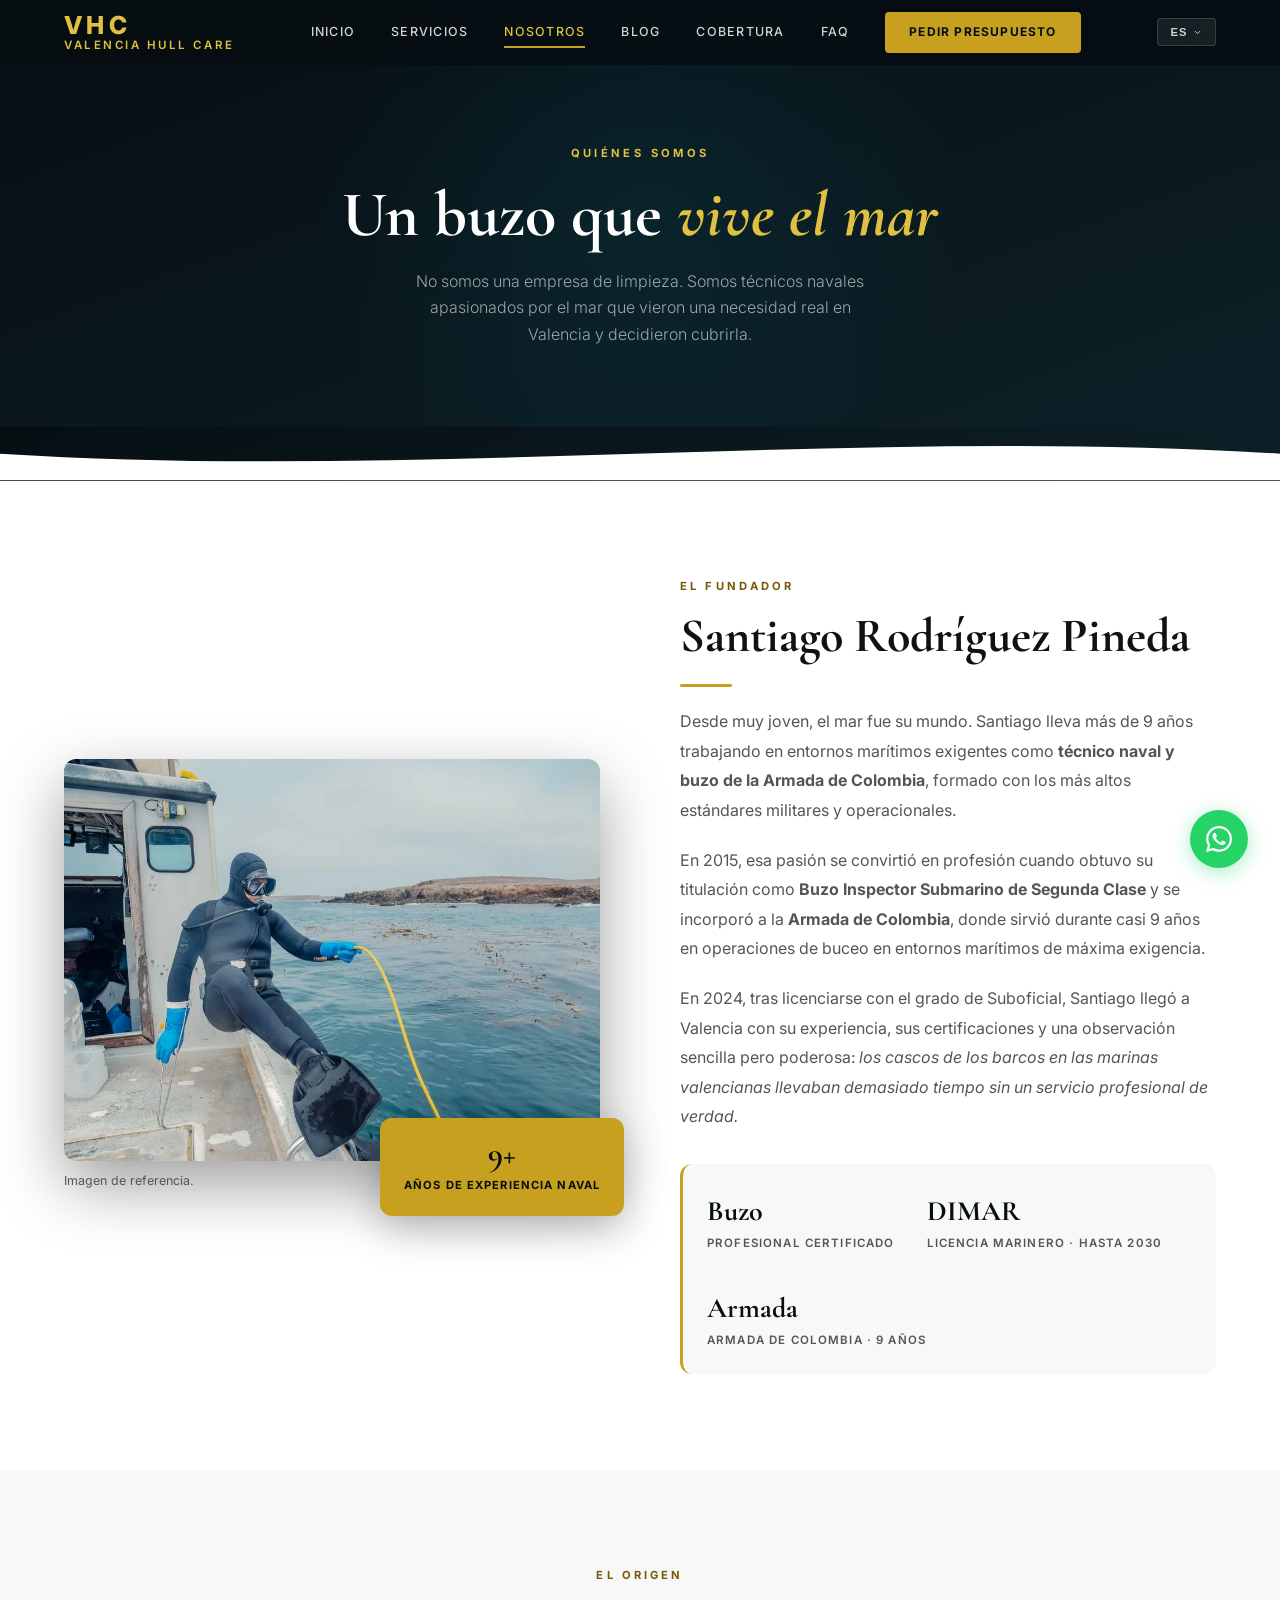
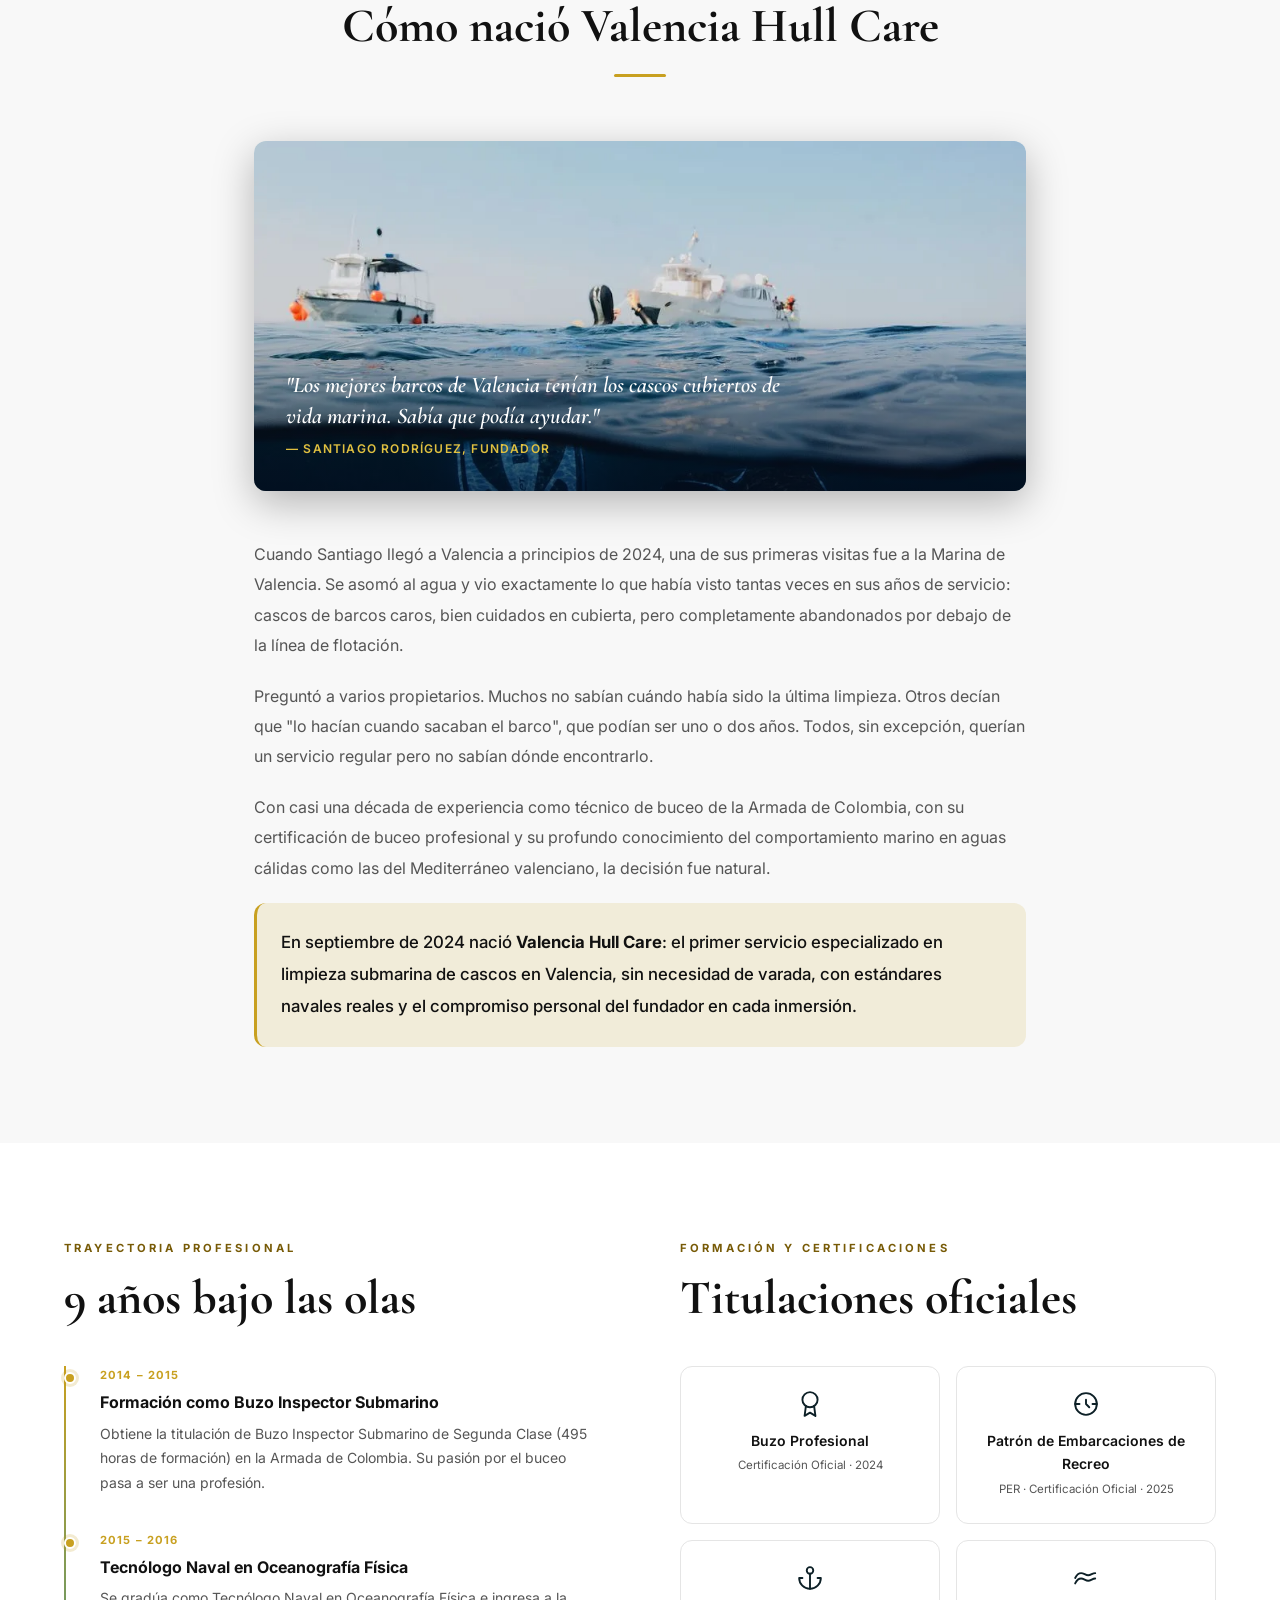
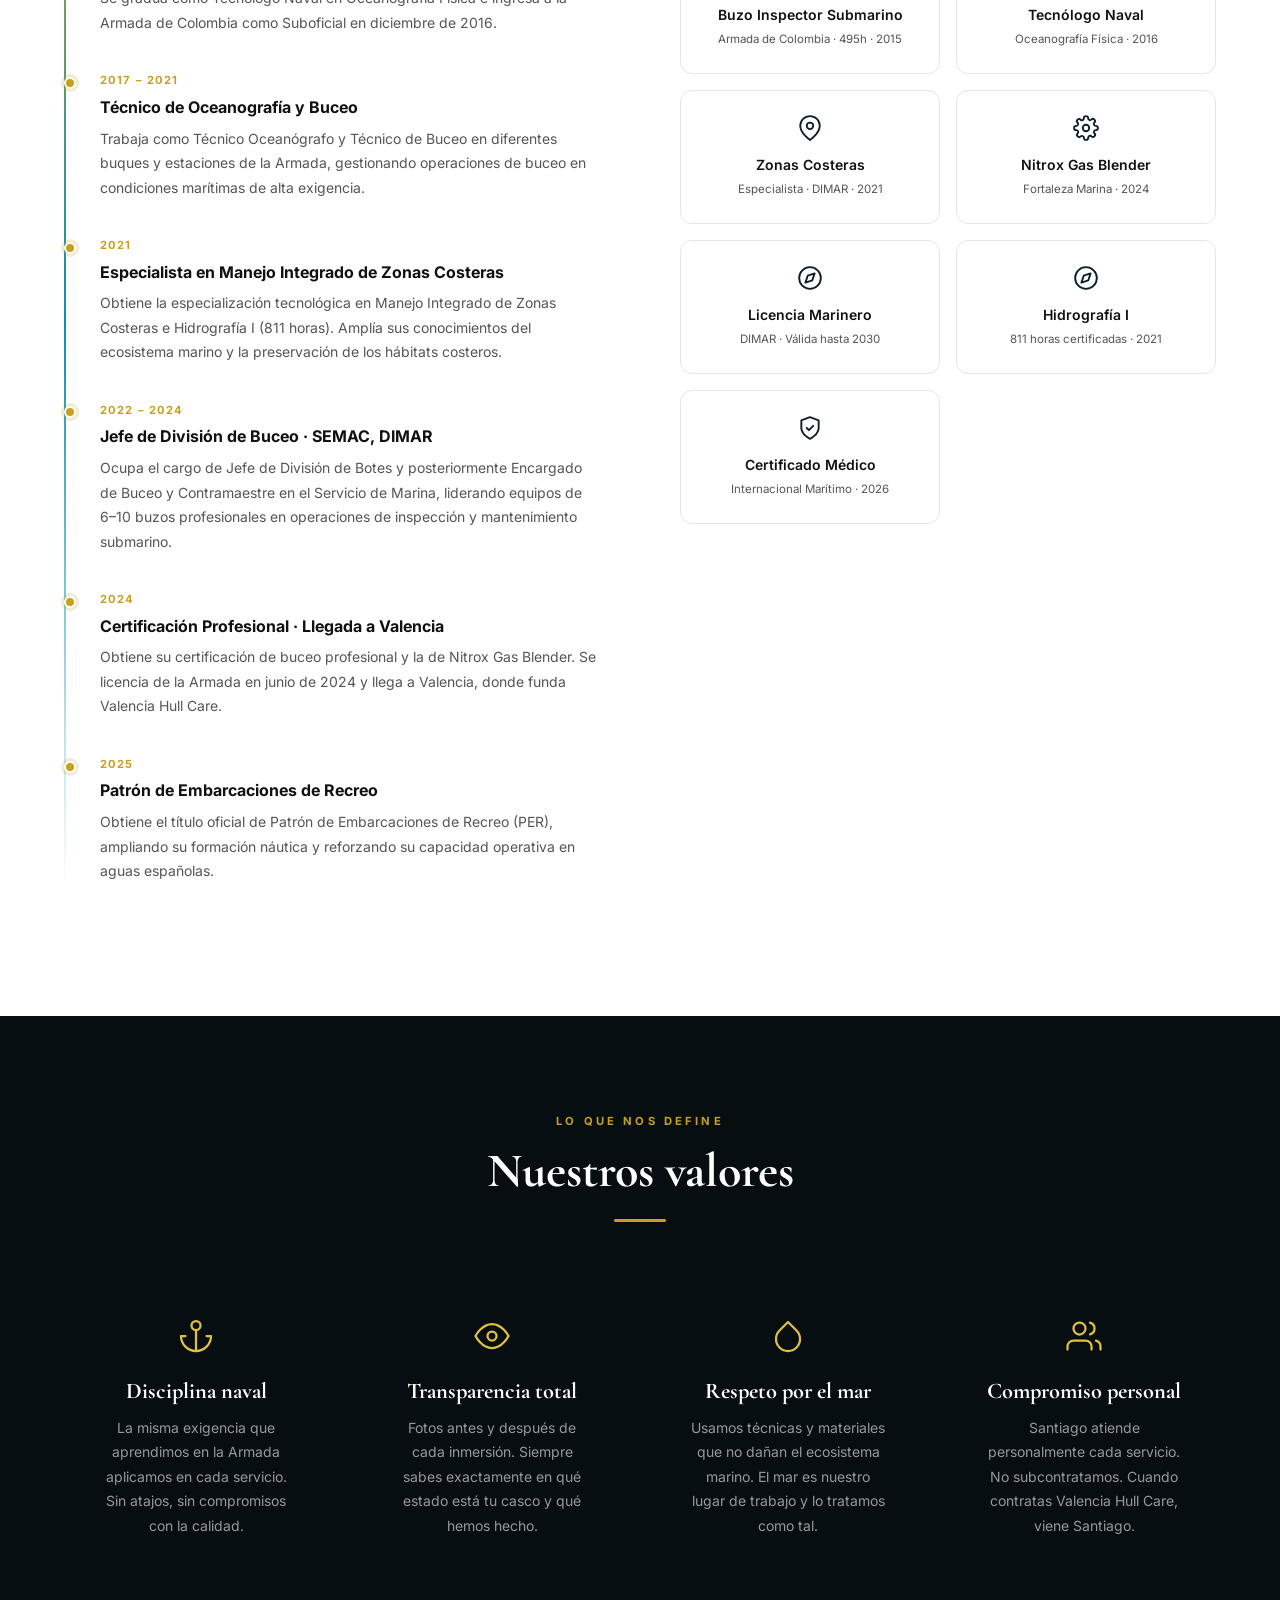
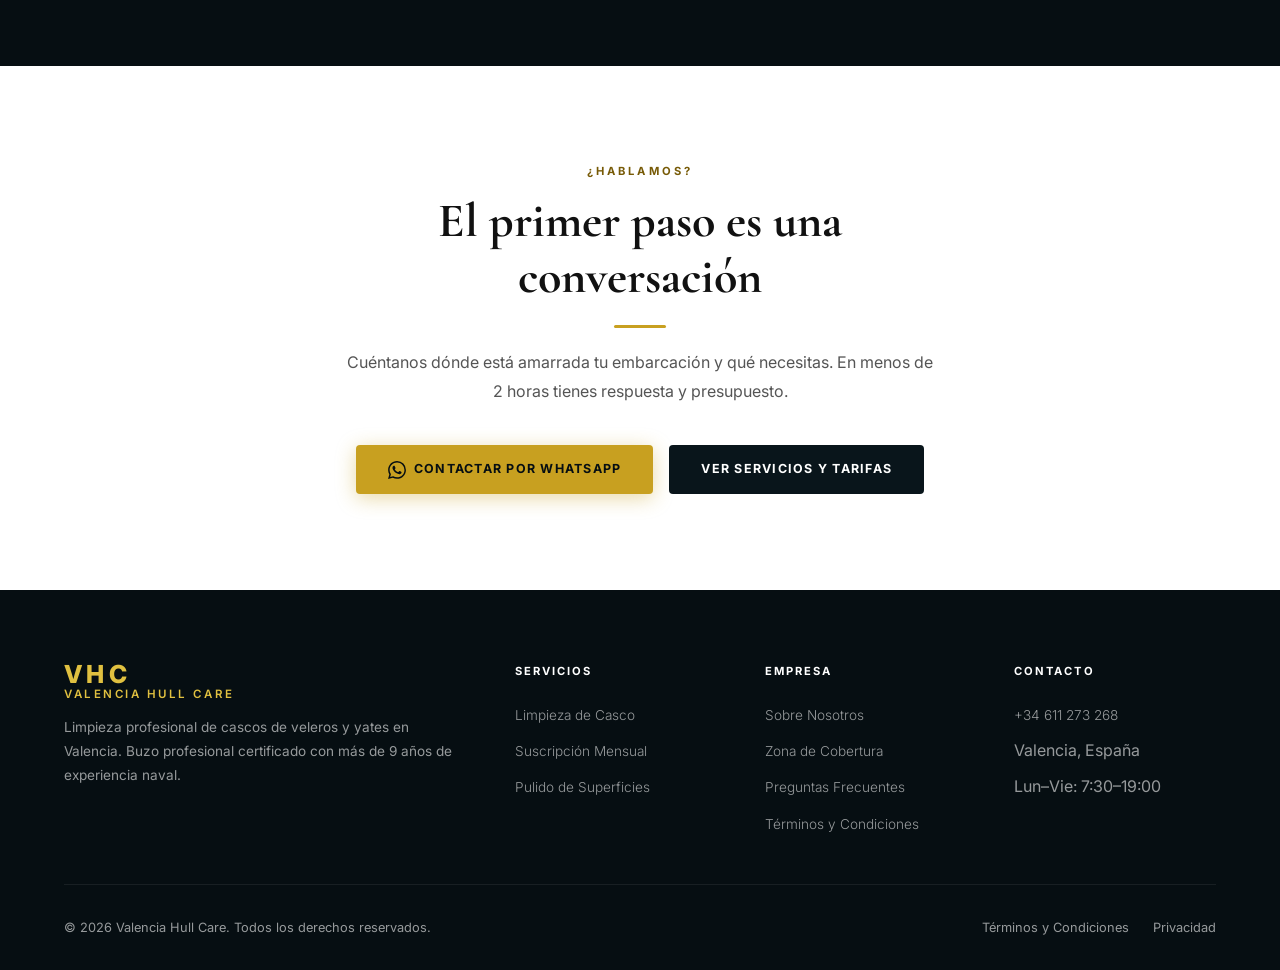
==== commit 10406108: "Mejora Valencia Hull Care y el flujo de presupuesto" ====
--- a/about.html
+++ b/about.html
@@ -1,27 +1,35 @@
-﻿<!doctype html>
+<!doctype html>
 <html lang="es-ES">
   <head>
     <meta charset="UTF-8" />
     <meta name="viewport" content="width=device-width, initial-scale=1.0" />
-    <title>Sobre Nosotros | Valencia Hull Care · Valencia</title>
+    <title>Santiago Rodríguez, técnico naval | Valencia Hull Care</title>
     <meta
       name="description"
       content="Conoce a Santiago Rodríguez, técnico naval con más de 9 años de experiencia, fundador de Valencia Hull Care en Valencia. Buzo profesional certificado."
     />
     <meta name="robots" content="index, follow" />
-    <link
-      rel="canonical"
-      href="https://valenciahullcare.com/about.html"
-    />
-    <link
-      rel="icon"
-      href="data:image/svg+xml,<svg xmlns='http://www.w3.org/2000/svg' viewBox='0 0 32 32'><rect width='32' height='32' rx='6' fill='%23020c1e'/><text x='50%25' y='50%25' font-family='Georgia,serif' font-size='17' font-weight='700' fill='%23c49a1a' text-anchor='middle' dominant-baseline='central'>S</text></svg>"
-    />
+    <link rel="canonical" href="https://limpieza-cascos.vercel.app/about.html" />
+    <link rel="icon" type="image/svg+xml" href="images/vhc.svg" />
+    <meta name="theme-color" content="#060e12" />
+    <meta property="og:locale" content="es_ES" />
+    <meta property="og:site_name" content="Valencia Hull Care" />
+    <meta property="og:type" content="website" />
+    <meta property="og:url" content="https://limpieza-cascos.vercel.app/about.html" />
+    <meta property="og:title" content="Santiago Rodríguez, técnico naval | Valencia Hull Care" />
+    <meta property="og:description" content="Conoce a Santiago Rodríguez, técnico naval con más de 9 años de experiencia, fundador de Valencia Hull Care en Valencia. Buzo profesional certificado." />
+    <meta property="og:image" content="https://limpieza-cascos.vercel.app/images/valencia-hull-care-social.jpg" />
+    <meta property="og:image:width" content="1200" />
+    <meta property="og:image:height" content="630" />
+    <meta property="og:image:alt" content="Ilustración de un buzo limpiando el casco de un velero" />
+    <meta name="twitter:card" content="summary_large_image" />
     <link rel="preconnect" href="https://fonts.googleapis.com" />
     <link rel="preconnect" href="https://fonts.gstatic.com" crossorigin />
+    <link rel="stylesheet" href="https://fonts.googleapis.com/css2?family=Cormorant+Garamond:ital,wght@0,400..700;1,400..700&amp;family=Inter:wght@300..800&amp;display=swap" />
     <link rel="stylesheet" href="css/styles.css" />
   </head>
   <body>
+    <a class="skip-link" href="#contenido">Saltar al contenido</a>
     <!-- ========== NAVBAR ========== -->
     <nav class="navbar" id="navbar">
       <div class="container">
@@ -51,7 +59,7 @@
             <div class="lang-selector">
               <button
                 class="lang-btn"
-                id="langBtn"
+                id="langBtn" aria-controls="langDropdown" aria-expanded="false"
                 aria-label="Seleccionar idioma"
               >
                 <span id="activeLang">ES</span>
@@ -86,7 +94,7 @@
                 >
               </div>
             </div>
-            <button class="nav__toggle" id="navToggle" aria-label="Abrir menú">
+            <button class="nav__toggle" id="navToggle" aria-controls="mobileMenu" aria-expanded="false" aria-label="Abrir menú">
               <span></span><span></span><span></span>
             </button>
           </div>
@@ -94,7 +102,7 @@
       </div>
     </nav>
 
-    <div class="mobile-menu" id="mobileMenu">
+    <nav class="mobile-menu" id="mobileMenu" aria-label="Menú móvil" inert>
       <a href="index.html">Inicio</a>
       <a href="services.html">Servicios</a>
       <a href="about.html">Nosotros</a>
@@ -122,9 +130,10 @@
           >🇮🇹 IT</a
         >
       </div>
-    </div>
+    </nav>
 
     <!-- ========== PAGE HERO ========== -->
+    <main id="contenido" tabindex="-1">
     <section class="page-hero">
       <div class="container">
         <span class="page-hero__label">Quiénes somos</span>
@@ -158,10 +167,10 @@
         <div class="about-intro-grid">
           <!-- Imagen -->
           <div class="about-image reveal-left">
-            <img
-              src="https://images.pexels.com/photos/8826360/pexels-photo-8826360.jpeg?auto=compress&cs=tinysrgb&w=700&h=900&fit=crop"
-              alt="Santiago Rodríguez, fundador de Valencia Hull Care, con su equipo de buceo"
+            <img src="images/equipo-de-buceo.webp" width="960" height="720"
+              alt="Buzo con equipo junto a una embarcación" loading="lazy" decoding="async"
             />
+            <p class="media-note">Imagen de referencia.</p>
             <div class="about-image__badge">
               <strong>9+</strong>
               <span>Años de experiencia naval</span>
@@ -232,7 +241,7 @@
               <div>
                 <div
                   style="
-                    font-family: &quot;Cormorant Garant&quot;, serif;
+                    font-family: &quot;Cormorant Garamond&quot;, serif;
                     font-size: 1.75rem;
                     font-weight: 700;
                     color: var(--deep);
@@ -255,7 +264,7 @@
               <div>
                 <div
                   style="
-                    font-family: &quot;Cormorant Garant&quot;, serif;
+                    font-family: &quot;Cormorant Garamond&quot;, serif;
                     font-size: 1.75rem;
                     font-weight: 700;
                     color: var(--deep);
@@ -278,7 +287,7 @@
               <div>
                 <div
                   style="
-                    font-family: &quot;Cormorant Garant&quot;, serif;
+                    font-family: &quot;Cormorant Garamond&quot;, serif;
                     font-size: 1.75rem;
                     font-weight: 700;
                     color: var(--deep);
@@ -314,9 +323,8 @@
         </div>
 
         <div style="position: relative; margin-bottom: 3rem" class="reveal">
-          <img
-            src="https://images.pexels.com/photos/3098979/pexels-photo-3098979.jpeg?auto=compress&cs=tinysrgb&w=1200&h=500&fit=crop"
-            alt="Buzo profesional trabajando bajo el agua en el mar Mediterráneo"
+          <img src="images/buceo-desde-embarcacion.webp" width="960" height="643"
+              alt="Vista a nivel del agua con embarcaciones de apoyo" loading="lazy" decoding="async"
             style="
               border-radius: var(--radius-lg);
               width: 100%;
@@ -348,7 +356,7 @@
           >
             <p
               style="
-                font-family: &quot;Cormorant Garant&quot;, serif;
+                font-family: &quot;Cormorant Garamond&quot;, serif;
                 font-size: 1.4rem;
                 font-weight: 600;
                 font-style: italic;
@@ -776,7 +784,7 @@
             </div>
             <h4
               style="
-                font-family: &quot;Cormorant Garant&quot;, serif;
+                font-family: &quot;Cormorant Garamond&quot;, serif;
                 font-size: 1.4rem;
                 color: white;
                 margin-bottom: 0.75rem;
@@ -813,7 +821,7 @@
             </div>
             <h4
               style="
-                font-family: &quot;Cormorant Garant&quot;, serif;
+                font-family: &quot;Cormorant Garamond&quot;, serif;
                 font-size: 1.4rem;
                 color: white;
                 margin-bottom: 0.75rem;
@@ -849,7 +857,7 @@
             </div>
             <h4
               style="
-                font-family: &quot;Cormorant Garant&quot;, serif;
+                font-family: &quot;Cormorant Garamond&quot;, serif;
                 font-size: 1.4rem;
                 color: white;
                 margin-bottom: 0.75rem;
@@ -888,7 +896,7 @@
             </div>
             <h4
               style="
-                font-family: &quot;Cormorant Garant&quot;, serif;
+                font-family: &quot;Cormorant Garamond&quot;, serif;
                 font-size: 1.4rem;
                 color: white;
                 margin-bottom: 0.75rem;
@@ -957,6 +965,8 @@
     </section>
 
     <!-- ========== FOOTER ========== -->
+    </main>
+
     <footer>
       <div class="container">
         <div class="footer__grid">
@@ -1008,7 +1018,7 @@
           </div>
         </div>
         <div class="footer__bottom">
-          <p>&copy; 2025 Valencia Hull Care. Todos los derechos reservados.</p>
+          <p>&copy; 2026 Valencia Hull Care. Todos los derechos reservados.</p>
           <div class="footer__legal">
             <a href="terminos.html">Términos y Condiciones</a>
             <a href="terminos.html#privacidad">Privacidad</a>
@@ -1032,7 +1042,7 @@
       <span class="whatsapp-float__label">Solicitar presupuesto</span>
     </a>
 
-    <script src="js/main.js"></script>
+    <script defer src="js/main.js"></script>
     <!-- Google Translate (controlled by lang selector) -->
     <div id="google_translate_element" style="display: none"></div>
     <script>
@@ -1047,6 +1057,6 @@
         );
       }
     </script>
-    <script src="//translate.google.com/translate_a/element.js?cb=googleTranslateElementInit"></script>
+    <script async src="https://translate.google.com/translate_a/element.js?cb=googleTranslateElementInit"></script>
   </body>
 </html>
--- a/css/styles.css
+++ b/css/styles.css
@@ -1,17 +1,15 @@
 /* ============================================================
    SANTIAGO BUCEO PROFESIONAL — Main Stylesheet
-   Fonts: Cormorant Garant (display) + Inter (body)
+   Fonts: Cormorant Garamond (display) + Inter (body)
    Palette: Deep navy · Ocean blue · Mediterranean teal · Gold
    ============================================================ */
 
-@import url("https://fonts.googleapis.com/css2?family=Cormorant+Garant:ital,wght@0,400;0,600;0,700;1,400;1,600&family=Inter:wght@300;400;500;600;700&display=swap");
-
 /* ---- CSS VARIABLES ---- */
 :root {
-  --deep: #000000;
-  --navy: #080808;
-  --ocean: #0f0f0f;
-  --card-dark: #141414;
+  --deep: #060e12;
+  --navy: #09151b;
+  --ocean: #0d2027;
+  --card-dark: #11242c;
   --blue: #1e56a0;
   --teal: #0891b2;
   --teal-dim: rgba(8, 145, 178, 0.1);
@@ -48,6 +46,8 @@
 html {
   scroll-behavior: smooth;
   font-size: 16px;
+  max-width: 100%;
+  overflow-x: clip;
 }
 body {
   font-family: "Inter", system-ui, sans-serif;
@@ -55,6 +55,8 @@
   background: var(--white);
   line-height: 1.65;
   -webkit-font-smoothing: antialiased;
+  max-width: 100%;
+  overflow-x: clip;
 }
 img {
   max-width: 100%;
@@ -70,7 +72,7 @@
 h3,
 h4,
 h5 {
-  font-family: "Cormorant Garant", Georgia, serif;
+  font-family: "Cormorant Garamond", Georgia, serif;
   line-height: 1.15;
 }
 ul {
@@ -79,9 +81,11 @@
 
 /* ---- LAYOUT ---- */
 .container {
+  width: 100%;
   max-width: var(--container);
   margin: 0 auto;
   padding: 0 1.5rem;
+  min-width: 0;
 }
 .section {
   padding: 6rem 0;
@@ -193,7 +197,8 @@
   left: 0;
   right: 0;
   z-index: 1000;
-  padding: 1.5rem 0;
+  padding: 0.75rem 0;
+  background: rgba(6, 14, 18, 0.96);
   transition: all 0.35s ease;
 }
 .navbar.scrolled {
@@ -385,8 +390,11 @@
 /* Mobile language selector */
 .mobile-lang {
   display: flex;
+  flex-wrap: wrap;
+  justify-content: center;
   gap: 0.75rem;
   margin-top: 0.5rem;
+  max-width: calc(100% - 2rem);
 }
 .mobile-lang__btn {
   font-family: "Inter", sans-serif !important;
@@ -406,29 +414,6 @@
   background: rgba(196, 154, 26, 0.1);
 }
 
-/* Mobile language selector */
-.mobile-lang {
-  display: flex;
-  gap: 0.75rem;
-  margin-top: 0.5rem;
-}
-.mobile-lang__btn {
-  font-family: "Inter", sans-serif !important;
-  font-size: 0.8rem !important;
-  font-weight: 700 !important;
-  letter-spacing: 0.12em;
-  color: rgba(255, 255, 255, 0.55) !important;
-  padding: 0.45rem 0.85rem;
-  border: 1px solid rgba(255, 255, 255, 0.15);
-  border-radius: 6px;
-  transition: all 0.2s;
-}
-.mobile-lang__btn:hover,
-.mobile-lang__btn.active {
-  color: var(--gold-lt) !important;
-  border-color: var(--gold);
-  background: rgba(196, 154, 26, 0.1);
-}
 .nav__toggle span {
   display: block;
   width: 24px;
@@ -451,26 +436,31 @@
 /* Mobile menu */
 .mobile-menu {
   position: fixed;
-  inset: 0;
+  inset: 68px 0 0;
   background: var(--deep);
   z-index: 999;
   display: flex;
   flex-direction: column;
   align-items: center;
   justify-content: center;
-  gap: 2rem;
+  gap: clamp(0.5rem, 2vh, 1.4rem);
+  padding: 1rem;
+  overflow-y: auto;
+  overscroll-behavior: contain;
+  visibility: hidden;
   transform: translateX(100%);
-  transition: transform 0.4s cubic-bezier(0.4, 0, 0.2, 1);
+  transition: transform 0.25s ease, visibility 0.25s;
   pointer-events: none;
 }
 .mobile-menu.open {
+  visibility: visible;
   transform: translateX(0);
   pointer-events: all;
 }
 .mobile-menu a {
   color: white;
-  font-family: "Cormorant Garant", serif;
-  font-size: 2.2rem;
+  font-family: "Cormorant Garamond", serif;
+  font-size: clamp(1.4rem, 4vh, 2.1rem);
   font-weight: 600;
   transition: color 0.2s;
 }
@@ -487,13 +477,15 @@
 
 /* ---- HERO ---- */
 .hero {
+  background: var(--deep);
   position: relative;
-  min-height: 100vh;
-  display: flex;
-  align-items: center;
-  justify-content: center;
+  min-height: 720px;
+  min-height: min(860px, 100svh);
+  display: flex;
+  align-items: center;
+  justify-content: flex-start;
   overflow: hidden;
-  padding: 120px 0 80px;
+  padding: 9rem 0 5rem;
 }
 .hero__bg {
   position: absolute;
@@ -504,34 +496,28 @@
   width: 100%;
   height: 100%;
   object-fit: cover;
-  object-position: center 30%;
-  animation: heroZoom 22s ease-in-out infinite alternate;
-}
-@keyframes heroZoom {
-  from {
-    transform: scale(1);
-  }
-  to {
-    transform: scale(1.12);
-  }
+  object-position: center 45%;
 }
 .hero__overlay {
   position: absolute;
   inset: 0;
   background: linear-gradient(
-    to top,
-    rgba(0, 0, 0, 0.97) 0%,
-    rgba(0, 0, 0, 0.55) 45%,
-    rgba(0, 0, 0, 0.25) 100%
+    90deg,
+    rgba(6, 14, 18, 0.98),
+    rgba(6, 14, 18, 0.82) 33%,
+    rgba(6, 14, 18, 0.08) 76%
   );
 }
 .hero__content {
   position: relative;
   z-index: 1;
-  text-align: center;
+  text-align: left;
   color: white;
-  max-width: 880px;
+  width: 100%;
+  max-width: var(--container);
+  margin-inline: auto;
   padding: 0 1.5rem;
+  min-width: 0;
 }
 .hero__badge {
   display: inline-flex;
@@ -571,11 +557,10 @@
   }
 }
 .hero__title {
-  font-size: clamp(3rem, 7.5vw, 6.5rem);
+  font-size: clamp(2.65rem, 6vw, 5.8rem);
   font-weight: 700;
   line-height: 1.02;
   margin-bottom: 1.5rem;
-  animation: fadeInUp 0.9s ease-out 0.15s both;
 }
 .hero__title em {
   font-style: italic;
@@ -588,16 +573,19 @@
   font-weight: 300;
   color: rgba(255, 255, 255, 0.78);
   max-width: 580px;
-  margin: 0 auto 2.5rem;
+  margin: 0 0 1.75rem;
   line-height: 1.75;
-  animation: fadeInUp 0.9s ease-out 0.3s both;
 }
 .hero__actions {
   display: flex;
   gap: 1rem;
-  justify-content: center;
+  justify-content: flex-start;
   flex-wrap: wrap;
-  animation: fadeInUp 0.9s ease-out 0.45s both;
+}
+.hero__rate {
+  margin-top: 1.25rem;
+  color: #f3e7bc;
+  font-size: 0.9rem;
 }
 .hero__scroll {
   position: absolute;
@@ -637,13 +625,6 @@
     opacity: 0;
   }
 }
-.hero__wave {
-  position: absolute;
-  bottom: -1px;
-  left: 0;
-  right: 0;
-  z-index: 2;
-}
 
 /* ---- STATS BAR ---- */
 .stats-bar {
@@ -658,7 +639,7 @@
   text-align: center;
 }
 .stat__value {
-  font-family: "Cormorant Garant", serif;
+  font-family: "Cormorant Garamond", serif;
   font-size: 2.6rem;
   font-weight: 700;
   color: var(--gold-lt);
@@ -879,7 +860,7 @@
   display: flex;
   align-items: center;
   justify-content: center;
-  font-family: "Cormorant Garant", serif;
+  font-family: "Cormorant Garamond", serif;
   font-size: 1.5rem;
   font-weight: 700;
   margin: 0 auto 1.5rem;
@@ -942,7 +923,7 @@
   background: var(--surface);
 }
 .pricing-table .price {
-  font-family: "Cormorant Garant", serif;
+  font-family: "Cormorant Garamond", serif;
   font-size: 1.4rem;
   font-weight: 700;
   color: var(--text);
@@ -1010,7 +991,7 @@
   color: rgba(255, 255, 255, 0.6);
 }
 .pricing-card__price {
-  font-family: "Cormorant Garant", serif;
+  font-family: "Cormorant Garamond", serif;
   font-size: 3.25rem;
   font-weight: 700;
   line-height: 1;
@@ -1114,7 +1095,7 @@
   margin-top: 0.2rem;
 }
 .sub-plan__price {
-  font-family: "Cormorant Garant", serif;
+  font-family: "Cormorant Garamond", serif;
   font-size: 1.75rem;
   font-weight: 700;
   color: rgba(255, 255, 255, 0.9);
@@ -1733,7 +1714,7 @@
   text-align: center;
 }
 .about-image__badge strong {
-  font-family: "Cormorant Garant", serif;
+  font-family: "Cormorant Garamond", serif;
   font-size: 2rem;
   font-weight: 700;
   display: block;
@@ -1911,30 +1892,28 @@
   }
 }
 
-.reveal {
+.has-reveals .reveal {
   opacity: 0;
   transform: translateY(28px);
   transition:
     opacity 0.7s ease,
     transform 0.7s ease;
 }
-.reveal-left {
+.has-reveals .reveal-left {
   opacity: 0;
   transform: translateX(-40px);
   transition:
     opacity 0.7s ease,
     transform 0.7s ease;
 }
-.reveal-right {
+.has-reveals .reveal-right {
   opacity: 0;
   transform: translateX(40px);
   transition:
     opacity 0.7s ease,
     transform 0.7s ease;
 }
-.reveal.visible,
-.reveal-left.visible,
-.reveal-right.visible {
+.has-reveals :is(.reveal, .reveal-left, .reveal-right).visible {
   opacity: 1;
   transform: translate(0);
 }
@@ -1990,6 +1969,59 @@
   }
 }
 @media (max-width: 768px) {
+  .has-reveals .reveal-left,
+  .has-reveals .reveal-right {
+    transform: translateY(28px);
+  }
+  .container,
+  .hero__content,
+  .page-hero .container,
+  .article-hero .container {
+    min-width: 0;
+  }
+  .services-grid,
+  .pricing-cards,
+  .marinas-grid,
+  .cert-grid,
+  .blog-grid,
+  .steps-grid,
+  .footer__grid,
+  .contact-grid,
+  .why-grid,
+  .grid-2col,
+  .grid-2-responsive {
+    grid-template-columns: minmax(0, 1fr) !important;
+  }
+  .services-grid > *,
+  .pricing-cards > *,
+  .marinas-grid > *,
+  .cert-grid > *,
+  .blog-grid > *,
+  .steps-grid > *,
+  .footer__grid > *,
+  .contact-grid > *,
+  .why-grid > *,
+  .grid-2col > *,
+  .grid-2-responsive > * {
+    min-width: 0;
+    max-width: 100%;
+  }
+  .terms-layout {
+    grid-template-columns: minmax(0, 1fr) !important;
+    gap: 2rem !important;
+  }
+  .terms-layout .terms-nav {
+    position: static !important;
+  }
+  .terms-content {
+    min-width: 0;
+    max-width: 100%;
+    overflow-wrap: anywhere;
+  }
+  .about-image__badge {
+    right: 0;
+    max-width: calc(100% - 1rem);
+  }
   .section {
     padding: 4rem 0;
   }
@@ -2108,12 +2140,22 @@
   }
 }
 @media (max-width: 560px) {
+  .container,
+  .hero__content,
+  .article-content {
+    padding-left: 1rem;
+    padding-right: 1rem;
+  }
   .hero__actions {
     flex-direction: column;
     align-items: stretch;
+    width: 100%;
   }
   .btn {
     justify-content: center;
+    max-width: 100%;
+    white-space: normal;
+    text-align: center;
   }
   .contact-form {
     width: 100%;
@@ -2130,13 +2172,18 @@
     display: none;
   }
   .pricing-cards {
-    grid-template-columns: 1fr;
+    grid-template-columns: minmax(0, 1fr);
+  }
+  .pricing-card {
+    width: 100%;
+    min-width: 0;
+    padding: 1.5rem;
   }
   .marinas-grid {
-    grid-template-columns: 1fr;
+    grid-template-columns: minmax(0, 1fr);
   }
   .cert-grid {
-    grid-template-columns: repeat(2, 1fr);
+    grid-template-columns: repeat(2, minmax(0, 1fr));
   }
 }
 
@@ -2183,7 +2230,7 @@
   font-weight: 300;
 }
 .price-callout__amount {
-  font-family: 'Cormorant Garant', serif;
+  font-family: 'Cormorant Garamond', serif;
   font-size: 5rem;
   font-weight: 700;
   color: var(--gold-lt);
@@ -2221,10 +2268,11 @@
 }
 @media (max-width: 900px) {
   .price-callout {
-    grid-template-columns: 1fr;
+    grid-template-columns: minmax(0, 1fr);
     padding: 2.5rem 2rem;
     gap: 2rem;
     text-align: center;
+    min-width: 0;
   }
   .price-callout__price { justify-content: center; }
   .price-callout__features { align-items: flex-start; }
@@ -2433,7 +2481,86 @@
 }
 .article-back:hover { gap: 0.875rem; }
 @media (max-width: 768px) {
-  .blog-grid { grid-template-columns: 1fr; }
+  .blog-grid { grid-template-columns: minmax(0, 1fr); }
   .article-content { padding: 3rem 1.5rem 3rem; }
   .article-hero { padding: 7rem 0 3.5rem; }
 }
+
+[hidden] { display: none !important; }
+body.menu-open { overflow: hidden; }
+[id] { scroll-margin-top: 6rem; }
+:focus-visible { outline: 3px solid #18809b; outline-offset: 4px; }
+.navbar :focus-visible,
+.mobile-menu :focus-visible,
+.hero :focus-visible { outline-color: var(--gold-lt); }
+.skip-link {
+  position: fixed;
+  z-index: 2000;
+  top: 0.75rem;
+  left: 0.75rem;
+  padding: 0.65rem 1rem;
+  background: white;
+  color: var(--deep);
+  transform: translateY(-180%);
+}
+.skip-link:focus { transform: none; }
+.form-services { border: 0; min-width: 0; }
+.quote-estimate {
+  display: block;
+  margin: 0.25rem 0 1rem;
+  padding: 0.8rem 1rem;
+  border-left: 3px solid var(--teal);
+  border-radius: var(--radius);
+  background: #e9f4f6;
+  color: #15323c;
+  font-size: 0.9rem;
+}
+.service-card__link, .blog-card__link, .article-back,
+.section:not(.section--dark):not(.section--navy) .section__label {
+  color: #775a06;
+}
+.section--dark .service-card__link,
+.article-hero .article-back,
+.coverage-section .section__label { color: var(--gold-lt); }
+.stats-bar { border-top: 1px solid rgba(224, 192, 64, 0.25); }
+.stat__value { font-size: clamp(1.6rem, 3vw, 2.4rem); }
+.stat__label { color: #c7d1d4; }
+.article-content a:not(.btn) { text-decoration: underline; text-underline-offset: 0.15em; }
+.about-image img { width: 100%; }
+.media-note { color: var(--text-lt); font-size: 0.78rem; margin-top: 0.65rem; }
+.page-hero__actions { display: flex; flex-wrap: wrap; justify-content: center; gap: 0.75rem; margin-top: 1.6rem; }
+.price-callout__cta { display: grid; gap: 0.75rem; }
+.price-callout__cta .btn { justify-content: center; white-space: normal; text-align: center; }
+.pricing-card .btn { white-space: normal; text-align: center; max-width: 100%; }
+
+@media (max-width: 1024px) {
+  .nav__links, .nav__cta { display: none; }
+  .nav__toggle { display: flex; min-height: 44px; min-width: 44px; align-items: center; justify-content: center; }
+  .price-callout { grid-template-columns: minmax(0, 1fr); }
+}
+
+@media (max-width: 768px) {
+  .hero { min-height: 0; padding: 15rem 0 3rem; }
+  .hero__bg img { object-position: 66% top; }
+  .hero__overlay {
+    background: linear-gradient(0deg, var(--deep) 5%, rgba(6, 14, 18, 0.91) 47%, rgba(6, 14, 18, 0.04) 96%);
+  }
+  .hero__badge { margin-bottom: 1rem; }
+  .hero__sub { margin-bottom: 1.25rem; }
+  .hero__title { margin-bottom: 1rem; }
+  .mobile-menu { justify-content: safe center; }
+  .form-input, .form-select, .form-textarea, .input-unit-select { font-size: 1rem; }
+  .page-hero__actions .btn { white-space: normal; text-align: center; }
+  .whatsapp-float { right: max(1rem, env(safe-area-inset-right)); bottom: max(1rem, env(safe-area-inset-bottom)); width: 52px; height: 52px; }
+}
+@media (max-width: 380px) {
+  .hero { padding-top: 12rem; }
+  .hero__title { font-size: 2.35rem; }
+}
+@media (prefers-reduced-motion: reduce) {
+  html { scroll-behavior: auto; }
+  *, *::before, *::after {
+    animation-duration: 0.01ms !important;
+    transition-duration: 0.01ms !important;
+  }
+}
